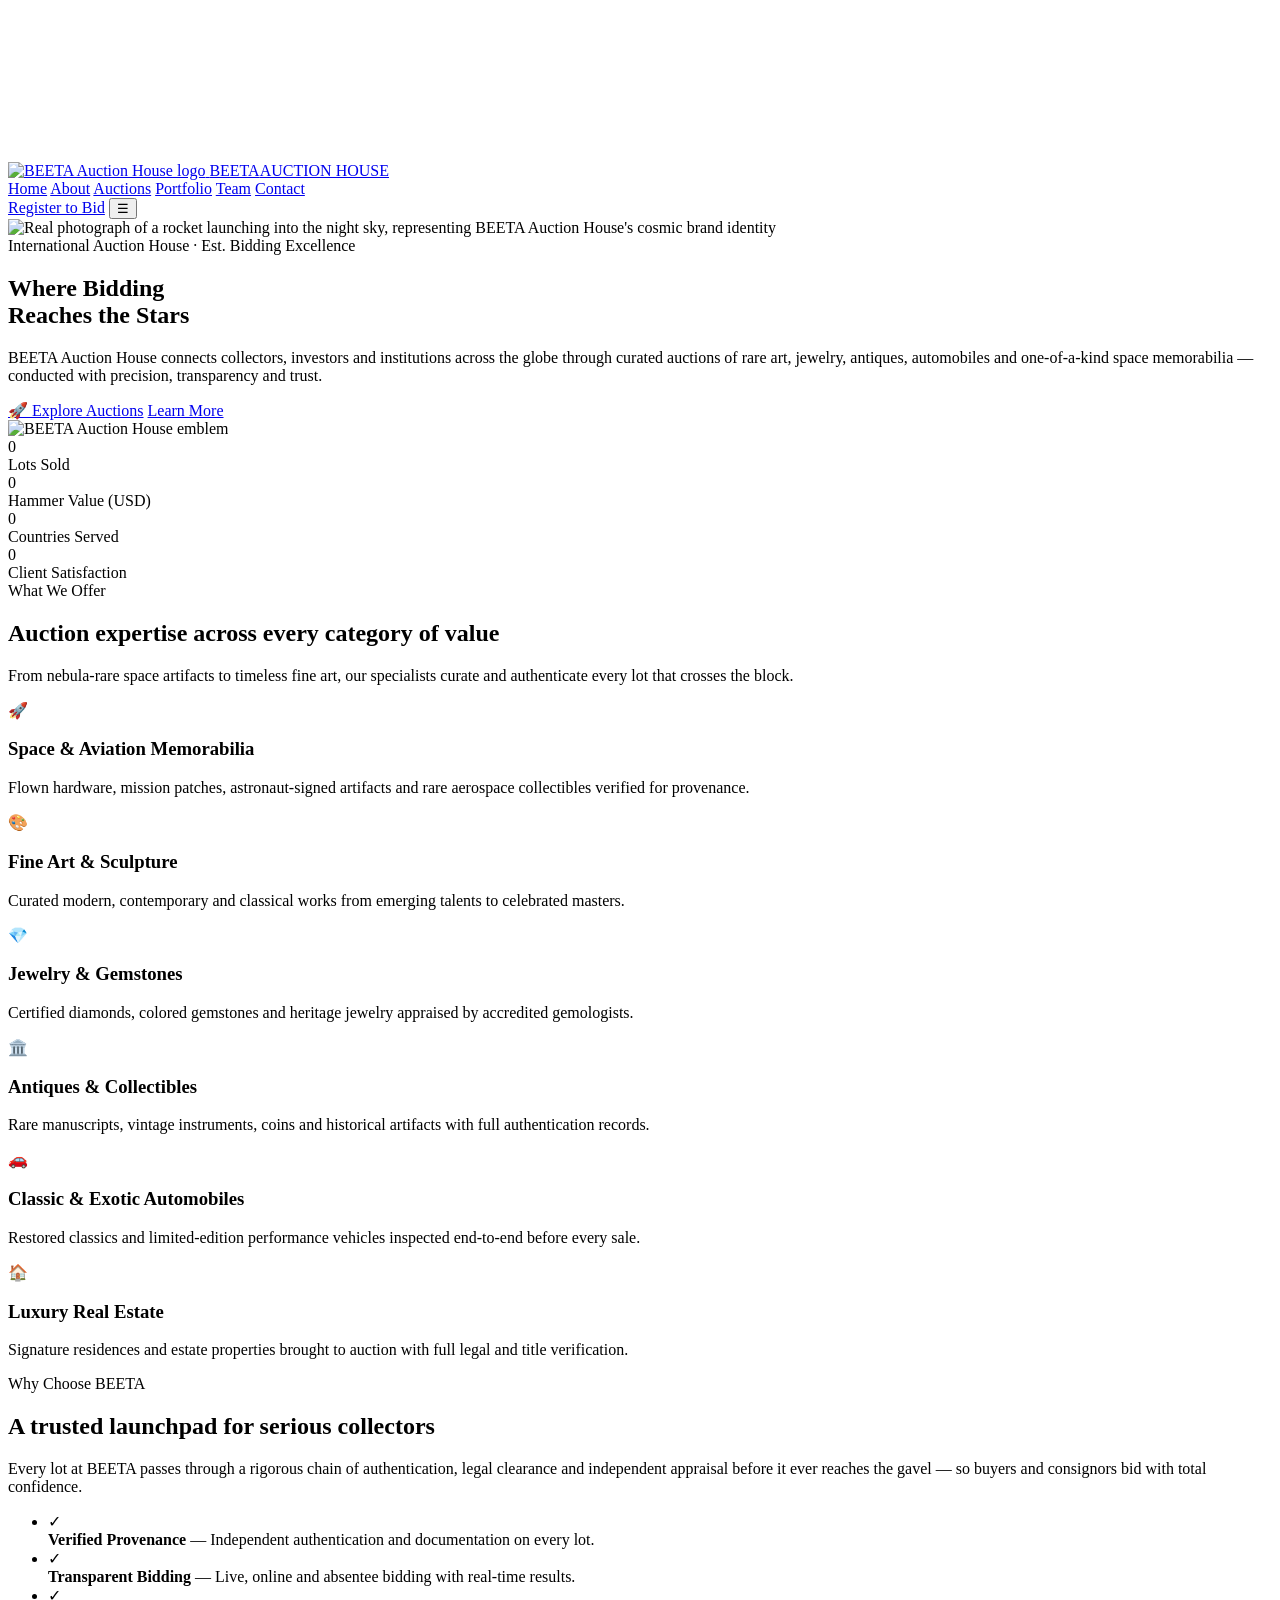
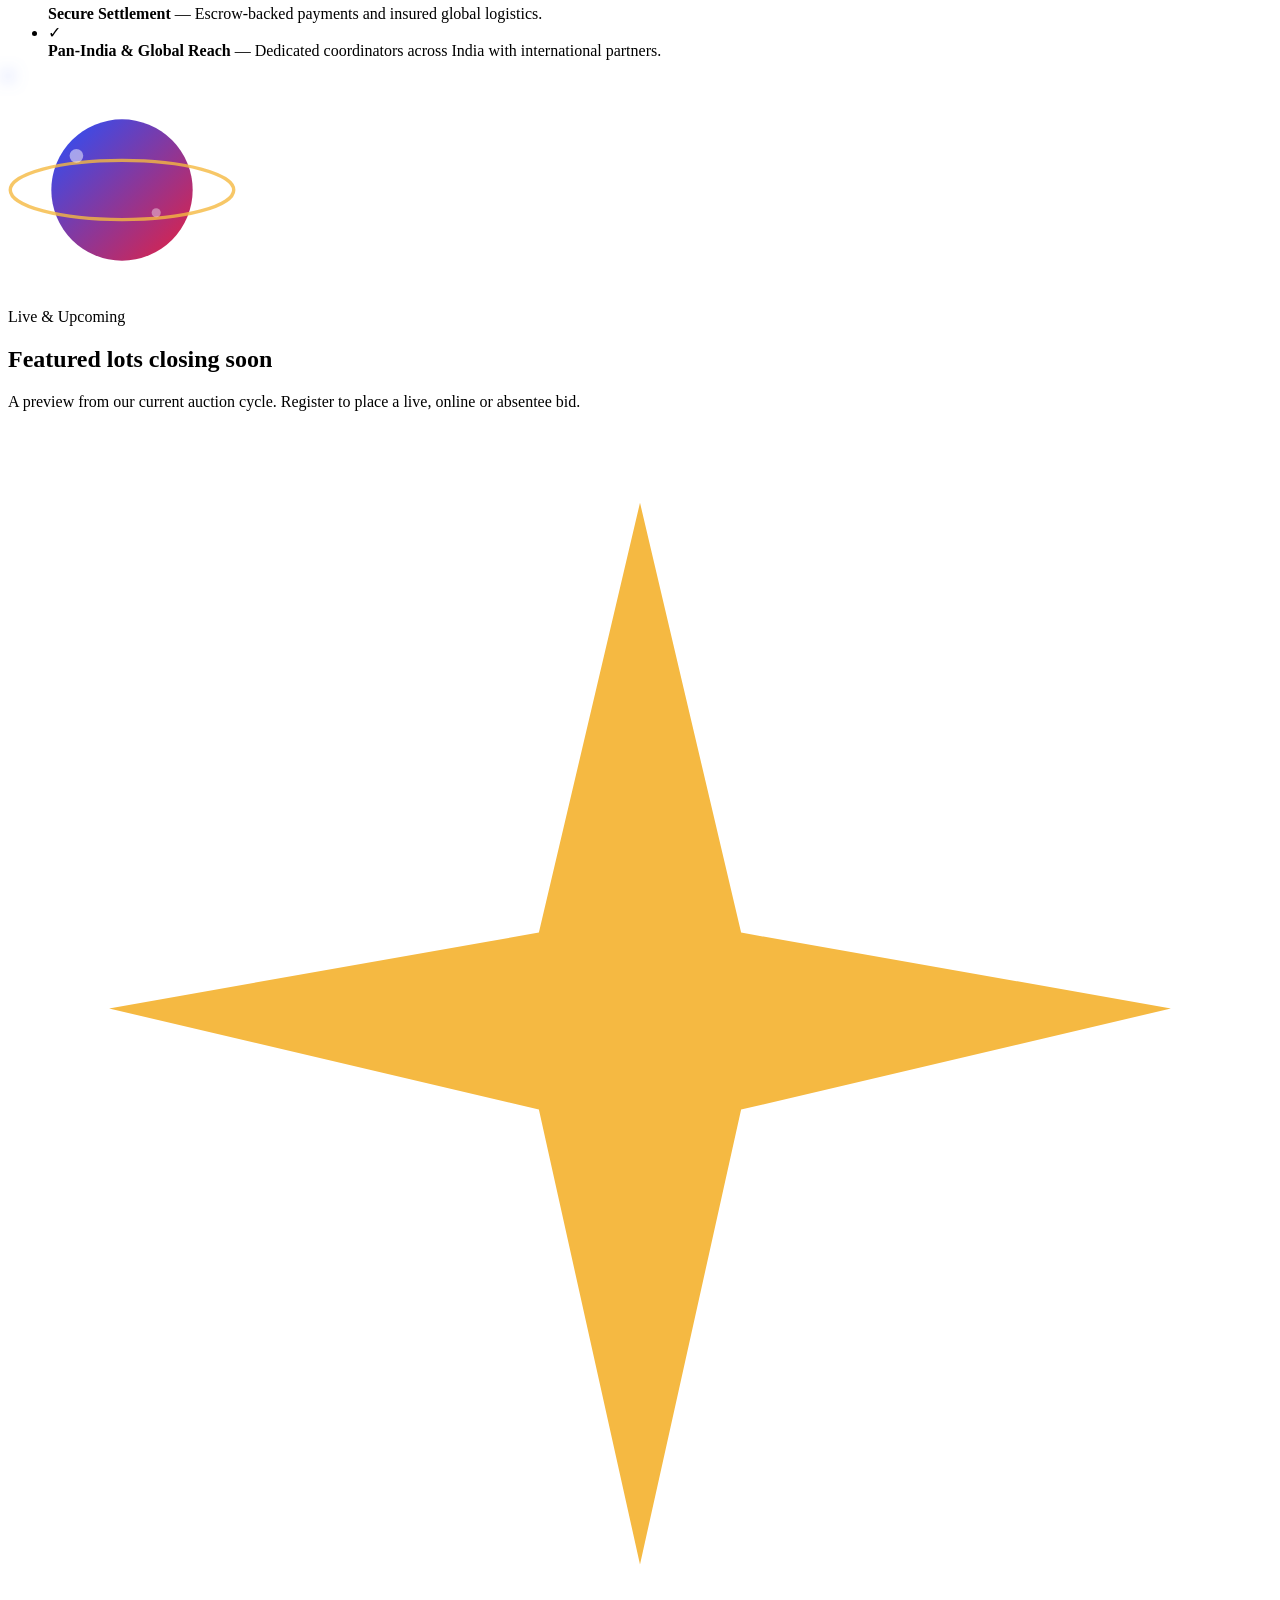
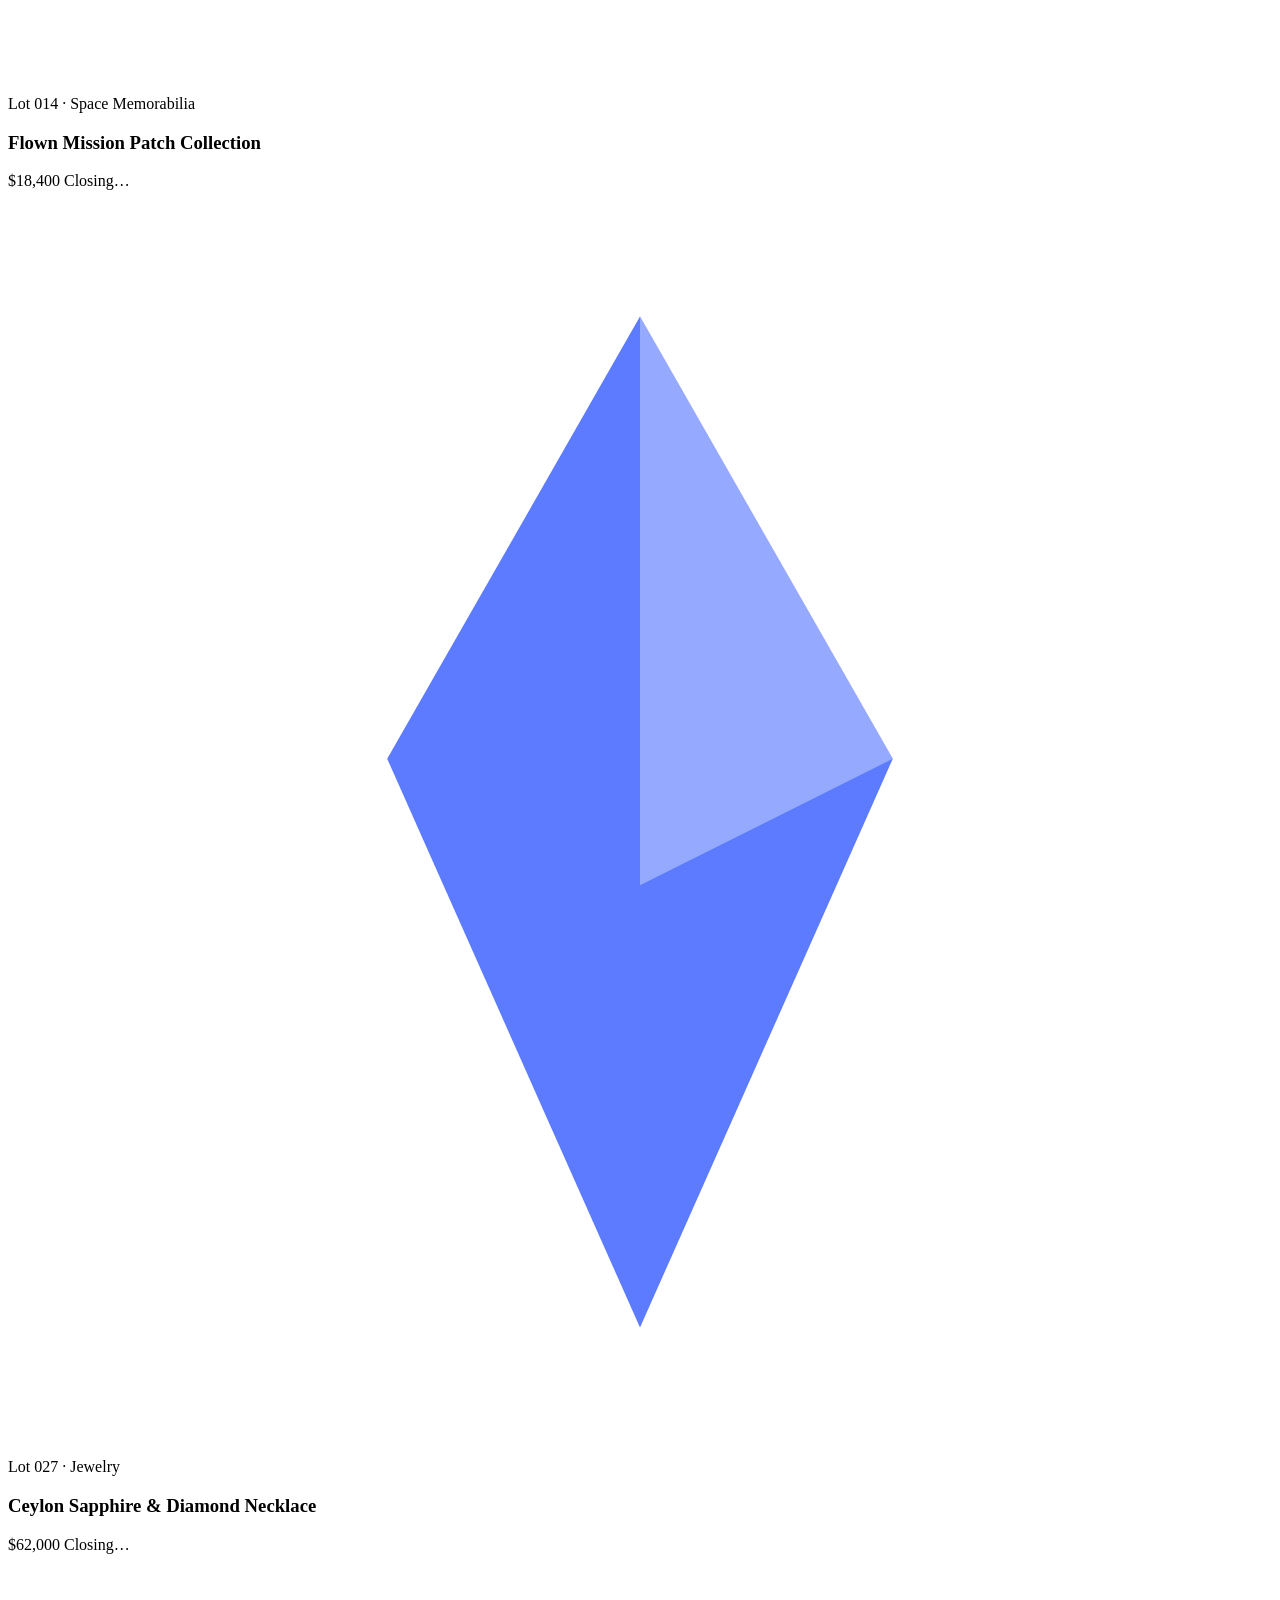
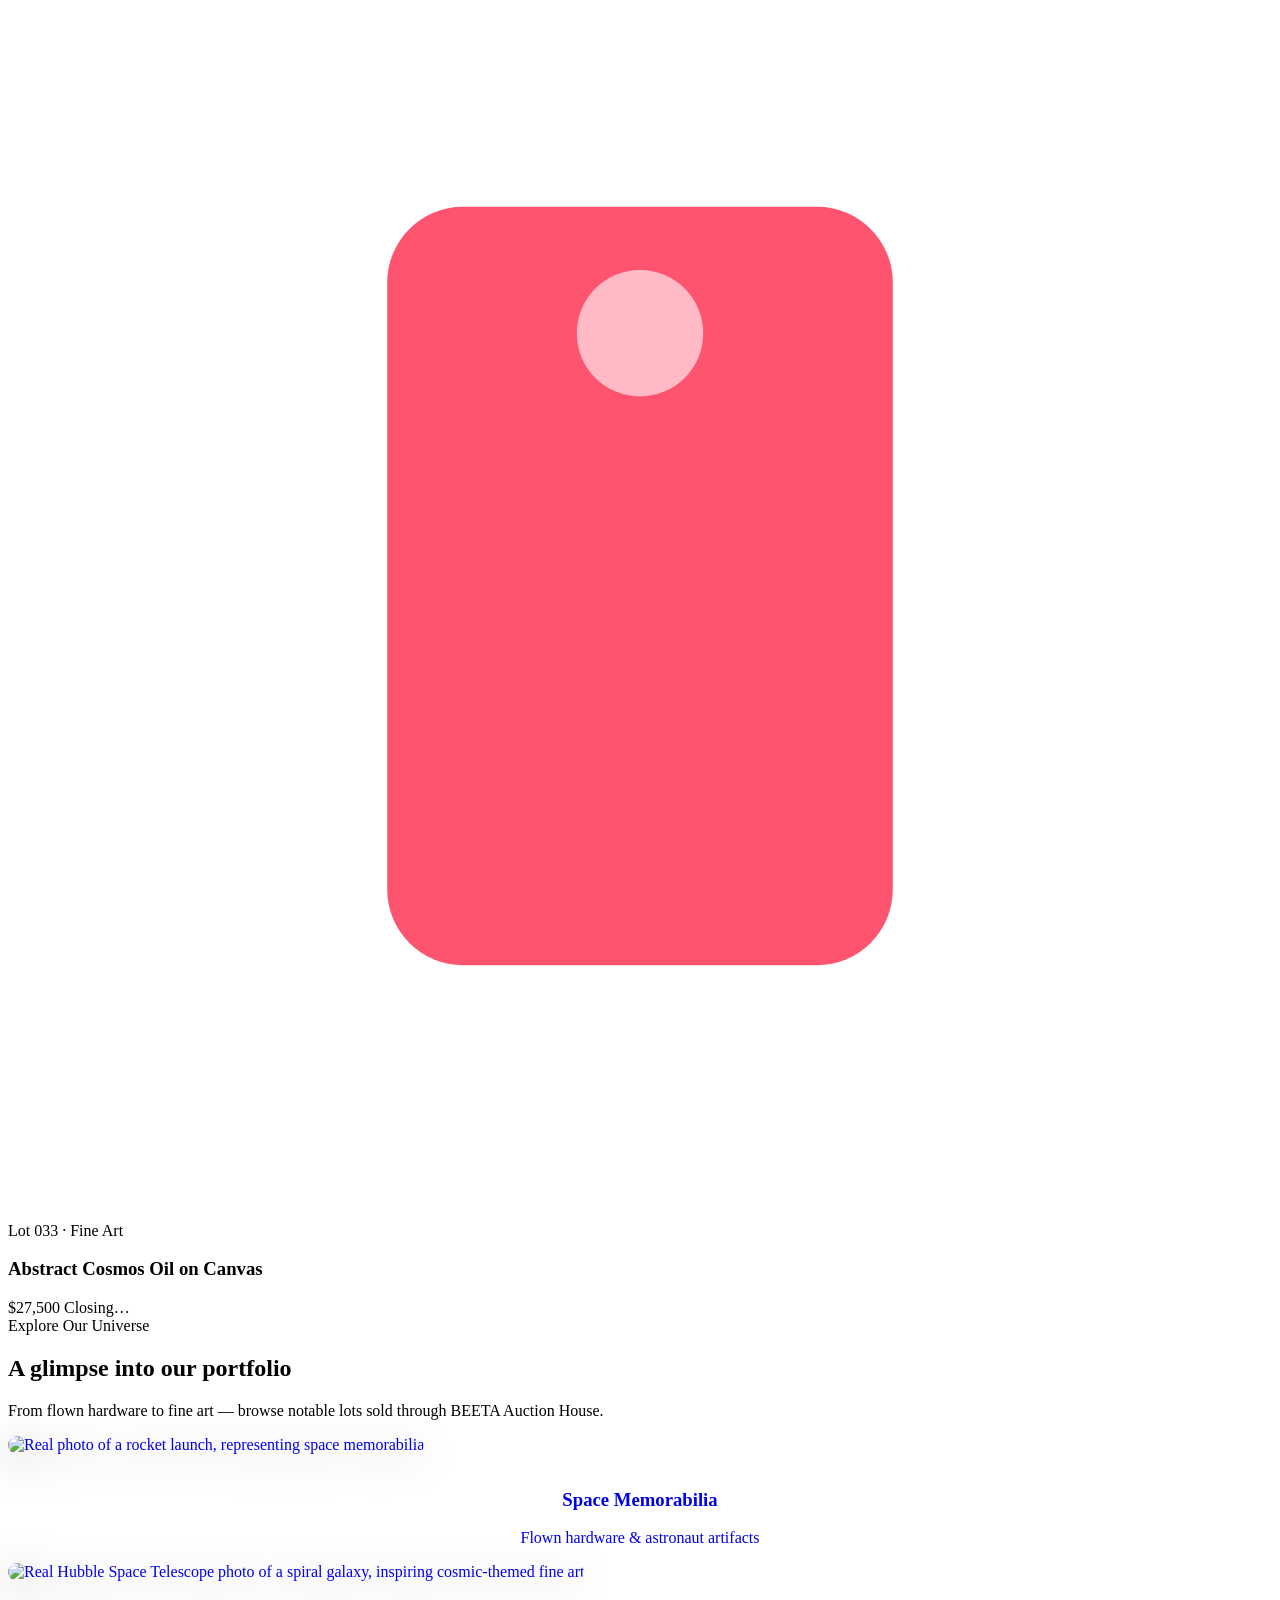
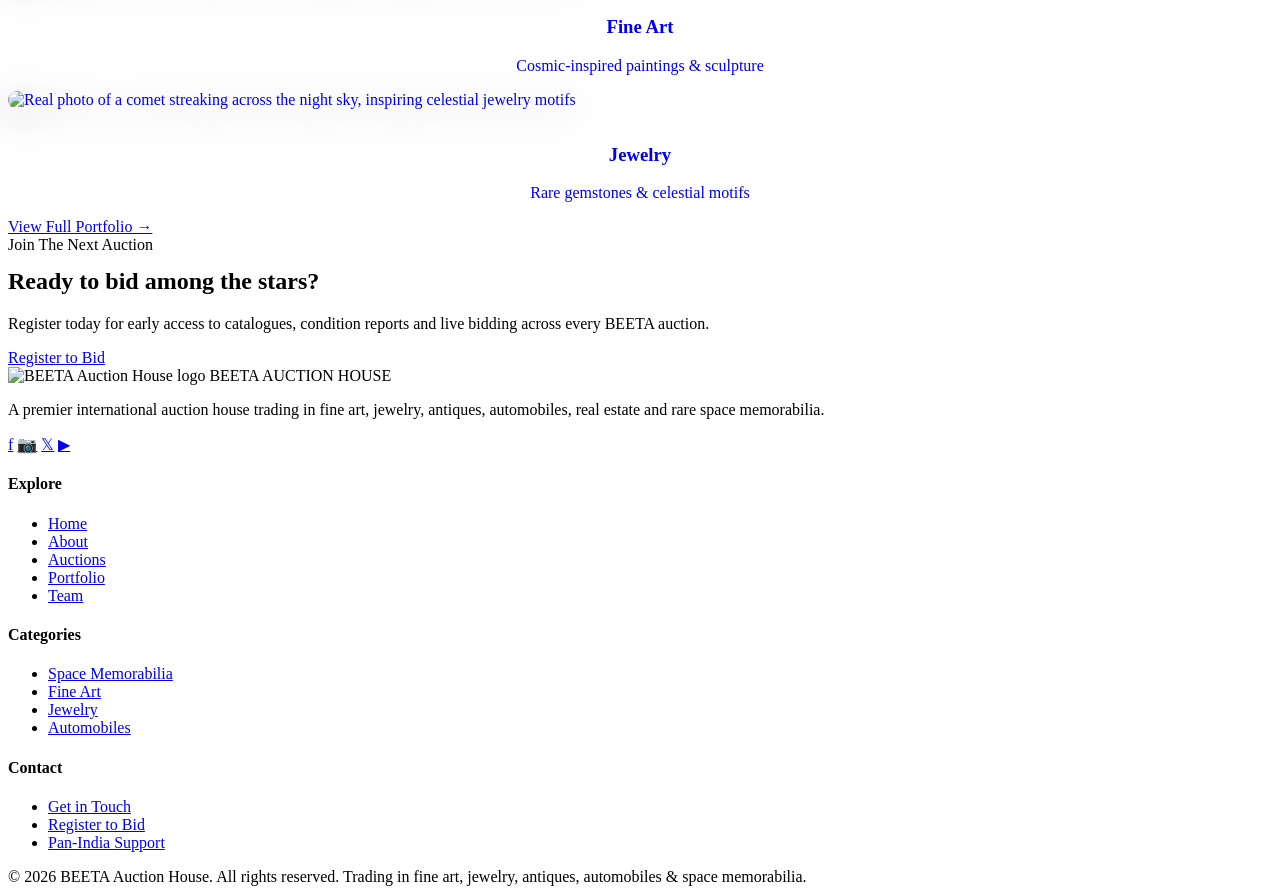
==== index.html @ 2ab186ee "Add files via upload" ====
<!DOCTYPE html>
<html lang="en">
<head>
<meta charset="UTF-8">
<meta name="viewport" content="width=device-width, initial-scale=1.0">
<title>BEETA Auction House — Where Bidding Reaches the Stars</title>
<meta name="description" content="BEETA Auction House is a premier international auction house for rare collectibles, fine art, jewelry, automobiles and space memorabilia.">
<link rel="icon" href="images/logo.jpeg">
<link rel="preconnect" href="https://fonts.googleapis.com">
<link href="https://fonts.googleapis.com/css2?family=Orbitron:wght@600;700;800;900&family=Sora:wght@400;500;600;700&family=JetBrains+Mono:wght@400;500;700&display=swap" rel="stylesheet">
<link rel="stylesheet" href="css/style.css">
</head>
<body>

<canvas id="starfield"></canvas>
<div class="grain"></div>

<header class="site-nav">
  <div class="nav-row">
    <a href="index.html" class="brand">
      <img src="images/logo.jpeg" alt="BEETA Auction House logo">
      <span class="name">BEETA<span>AUCTION HOUSE</span></span>
    </a>
    <nav class="main-links">
      <a href="index.html">Home</a>
      <a href="about.html">About</a>
      <a href="services.html">Auctions</a>
      <a href="portfolio.html">Portfolio</a>
      <a href="team.html">Team</a>
      <a href="contact.html">Contact</a>
    </nav>
    <div class="nav-cta">
      <a href="contact.html" class="btn btn-primary">Register to Bid</a>
      <button class="burger" aria-label="Toggle menu">☰</button>
    </div>
  </div>
</header>

<section class="hero">
  <div class="hero-bg"><img src="https://commons.wikimedia.org/wiki/Special:FilePath/Falcon_9_Starlink_6-38_Launch_%288215014%29.jpg?width=1600" alt="Real photograph of a rocket launching into the night sky, representing BEETA Auction House's cosmic brand identity"></div>
  <div class="wrap hero-grid">
    <div>
      <span class="eyebrow">International Auction House · Est. Bidding Excellence</span>
      <h1>Where Bidding<br>Reaches the <span class="grad-text">Stars</span></h1>
      <p class="lead">BEETA Auction House connects collectors, investors and institutions across the globe through curated auctions of rare art, jewelry, antiques, automobiles and one-of-a-kind space memorabilia — conducted with precision, transparency and trust.</p>
      <div class="hero-actions">
        <a href="services.html" class="btn btn-primary">🚀 Explore Auctions</a>
        <a href="about.html" class="btn btn-ghost">Learn More</a>
      </div>
    </div>
    <div class="orbit-figure">
      <div class="orbit-ring r1"><span class="orbit-dot"></span></div>
      <div class="orbit-ring r2"></div>
      <div class="orbit-ring r3"></div>
      <div class="orbit-core"><img src="images/logo.jpeg" alt="BEETA Auction House emblem"></div>
    </div>
  </div>

  <div class="wrap">
    <div class="stats">
      <div class="stat">
        <div class="num" data-count="18400" data-suffix="+">0</div>
        <div class="label">Lots Sold</div>
      </div>
      <div class="stat">
        <div class="num" data-count="240" data-suffix="M+">0</div>
        <div class="label">Hammer Value (USD)</div>
      </div>
      <div class="stat">
        <div class="num" data-count="46" data-suffix="+">0</div>
        <div class="label">Countries Served</div>
      </div>
      <div class="stat">
        <div class="num" data-count="99" data-suffix="%">0</div>
        <div class="label">Client Satisfaction</div>
      </div>
    </div>
  </div>
</section>

<section>
  <div class="wrap">
    <div class="section-head">
      <span class="eyebrow">What We Offer</span>
      <h2>Auction expertise across every category of value</h2>
      <p>From nebula-rare space artifacts to timeless fine art, our specialists curate and authenticate every lot that crosses the block.</p>
    </div>
    <div class="cards">
      <div class="card">
        <div class="icon">🚀</div>
        <h3>Space &amp; Aviation Memorabilia</h3>
        <p>Flown hardware, mission patches, astronaut-signed artifacts and rare aerospace collectibles verified for provenance.</p>
      </div>
      <div class="card">
        <div class="icon">🎨</div>
        <h3>Fine Art &amp; Sculpture</h3>
        <p>Curated modern, contemporary and classical works from emerging talents to celebrated masters.</p>
      </div>
      <div class="card">
        <div class="icon">💎</div>
        <h3>Jewelry &amp; Gemstones</h3>
        <p>Certified diamonds, colored gemstones and heritage jewelry appraised by accredited gemologists.</p>
      </div>
      <div class="card">
        <div class="icon">🏛️</div>
        <h3>Antiques &amp; Collectibles</h3>
        <p>Rare manuscripts, vintage instruments, coins and historical artifacts with full authentication records.</p>
      </div>
      <div class="card">
        <div class="icon">🚗</div>
        <h3>Classic &amp; Exotic Automobiles</h3>
        <p>Restored classics and limited-edition performance vehicles inspected end-to-end before every sale.</p>
      </div>
      <div class="card">
        <div class="icon">🏠</div>
        <h3>Luxury Real Estate</h3>
        <p>Signature residences and estate properties brought to auction with full legal and title verification.</p>
      </div>
    </div>
  </div>
</section>

<section class="section-alt">
  <div class="wrap split">
    <div>
      <span class="eyebrow">Why Choose BEETA</span>
      <h2>A trusted launchpad for serious collectors</h2>
      <p style="margin-top:16px;">Every lot at BEETA passes through a rigorous chain of authentication, legal clearance and independent appraisal before it ever reaches the gavel — so buyers and consignors bid with total confidence.</p>
      <ul class="feature-list mt-lg">
        <li><span class="tick">✓</span><div><b>Verified Provenance</b> — Independent authentication and documentation on every lot.</div></li>
        <li><span class="tick">✓</span><div><b>Transparent Bidding</b> — Live, online and absentee bidding with real-time results.</div></li>
        <li><span class="tick">✓</span><div><b>Secure Settlement</b> — Escrow-backed payments and insured global logistics.</div></li>
        <li><span class="tick">✓</span><div><b>Pan-India &amp; Global Reach</b> — Dedicated coordinators across India with international partners.</div></li>
      </ul>
    </div>
    <div class="orbit-figure" style="max-width:380px;">
      <div class="orbit-ring r1"></div>
      <div class="orbit-ring r2"><span class="orbit-dot" style="background:var(--blue-soft); box-shadow:0 0 16px 3px rgba(92,123,255,.7);"></span></div>
      <div class="orbit-ring r3"></div>
      <div class="orbit-core">
        <svg viewBox="0 0 200 200" width="60%" height="60%">
          <defs>
            <linearGradient id="gPlanet" x1="0" y1="0" x2="1" y2="1">
              <stop offset="0" stop-color="#2451ff"/>
              <stop offset="1" stop-color="#e6203f"/>
            </linearGradient>
          </defs>
          <circle cx="100" cy="100" r="62" fill="url(#gPlanet)"/>
          <ellipse cx="100" cy="100" rx="98" ry="26" fill="none" stroke="#f5b942" stroke-width="3" opacity="0.8"/>
          <circle cx="60" cy="70" r="6" fill="#ffffff" opacity="0.5"/>
          <circle cx="130" cy="120" r="4" fill="#ffffff" opacity="0.4"/>
        </svg>
      </div>
    </div>
  </div>
</section>

<section>
  <div class="wrap">
    <div class="section-head">
      <span class="eyebrow">Live &amp; Upcoming</span>
      <h2>Featured lots closing soon</h2>
      <p>A preview from our current auction cycle. Register to place a live, online or absentee bid.</p>
    </div>
    <div class="lots">
      <div class="lot-card">
        <div class="lot-visual">
          <svg viewBox="0 0 100 100"><path d="M50 6 L58 40 L92 46 L58 54 L50 90 L42 54 L8 46 L42 40 Z" fill="#f5b942"/></svg>
        </div>
        <div class="lot-body">
          <span class="lot-tag">Lot 014 · Space Memorabilia</span>
          <h3>Flown Mission Patch Collection</h3>
          <div class="lot-meta">
            <span class="lot-price">$18,400</span>
            <span class="lot-timer" data-ends>Closing…</span>
          </div>
        </div>
      </div>
      <div class="lot-card">
        <div class="lot-visual">
          <svg viewBox="0 0 100 100"><polygon points="50,10 70,45 50,90 30,45" fill="#5c7bff"/><polygon points="50,10 70,45 50,55 " fill="#ffffff" opacity="0.35"/></svg>
        </div>
        <div class="lot-body">
          <span class="lot-tag">Lot 027 · Jewelry</span>
          <h3>Ceylon Sapphire &amp; Diamond Necklace</h3>
          <div class="lot-meta">
            <span class="lot-price">$62,000</span>
            <span class="lot-timer" data-ends>Closing…</span>
          </div>
        </div>
      </div>
      <div class="lot-card">
        <div class="lot-visual">
          <svg viewBox="0 0 100 100"><rect x="30" y="20" width="40" height="60" rx="6" fill="#ff5470"/><circle cx="50" cy="30" r="5" fill="#fff" opacity="0.6"/></svg>
        </div>
        <div class="lot-body">
          <span class="lot-tag">Lot 033 · Fine Art</span>
          <h3>Abstract Cosmos Oil on Canvas</h3>
          <div class="lot-meta">
            <span class="lot-price">$27,500</span>
            <span class="lot-timer" data-ends>Closing…</span>
          </div>
        </div>
      </div>
    </div>
  </div>
</section>

<section class="section-alt">
  <div class="wrap">
    <div class="section-head">
      <span class="eyebrow">Explore Our Universe</span>
      <h2>A glimpse into our portfolio</h2>
      <p>From flown hardware to fine art — browse notable lots sold through BEETA Auction House.</p>
    </div>
    <div class="cards">
      <a href="portfolio.html" class="card" style="text-align:center; text-decoration:none;">
        <img src="https://commons.wikimedia.org/wiki/Special:FilePath/Falcon_9_Starlink_6-38_Launch_%288215014%29.jpg?width=500" alt="Real photo of a rocket launch, representing space memorabilia" style="height:130px; width:100%; object-fit:cover; border-radius:12px; margin:0 auto 16px; filter:drop-shadow(0 8px 20px rgba(0,0,0,.35));">
        <h3>Space Memorabilia</h3>
        <p>Flown hardware &amp; astronaut artifacts</p>
      </a>
      <a href="portfolio.html" class="card" style="text-align:center; text-decoration:none;">
        <img src="https://commons.wikimedia.org/wiki/Special:FilePath/Messier_77_spiral_galaxy_by_HST.jpg?width=500" alt="Real Hubble Space Telescope photo of a spiral galaxy, inspiring cosmic-themed fine art" style="height:130px; width:100%; object-fit:cover; border-radius:12px; margin:0 auto 16px; filter:drop-shadow(0 8px 20px rgba(0,0,0,.35));">
        <h3>Fine Art</h3>
        <p>Cosmic-inspired paintings &amp; sculpture</p>
      </a>
      <a href="portfolio.html" class="card" style="text-align:center; text-decoration:none;">
        <img src="https://commons.wikimedia.org/wiki/Special:FilePath/Neowise_Comet_Wisconsin.jpg?width=500" alt="Real photo of a comet streaking across the night sky, inspiring celestial jewelry motifs" style="height:130px; width:100%; object-fit:cover; border-radius:12px; margin:0 auto 16px; filter:drop-shadow(0 8px 20px rgba(0,0,0,.35));">
        <h3>Jewelry</h3>
        <p>Rare gemstones &amp; celestial motifs</p>
      </a>
    </div>
    <div class="text-center mt-lg">
      <a href="portfolio.html" class="btn btn-ghost">View Full Portfolio →</a>
    </div>
  </div>
</section>

<section>
  <div class="wrap">
    <div class="cta-band">
      <div>
        <span class="eyebrow">Join The Next Auction</span>
        <h2 style="margin-top:14px;">Ready to bid among the stars?</h2>
        <p style="margin-top:14px;">Register today for early access to catalogues, condition reports and live bidding across every BEETA auction.</p>
      </div>
      <a href="contact.html" class="btn btn-primary">Register to Bid</a>
    </div>
  </div>
</section>

<footer>
  <div class="wrap">
    <div class="footer-grid">
      <div class="footer">
        <div class="footer-brand">
          <img src="images/logo.jpeg" alt="BEETA Auction House logo">
          <span>BEETA AUCTION HOUSE</span>
        </div>
        <p class="blurb">A premier international auction house trading in fine art, jewelry, antiques, automobiles, real estate and rare space memorabilia.</p>
        <div class="socials">
          <a href="#" aria-label="Facebook">f</a>
          <a href="#" aria-label="Instagram">📷</a>
          <a href="#" aria-label="X (Twitter)">𝕏</a>
          <a href="#" aria-label="YouTube">▶</a>
        </div>
      </div>
      <div class="footer">
        <h4>Explore</h4>
        <ul>
          <li><a href="index.html">Home</a></li>
          <li><a href="about.html">About</a></li>
          <li><a href="services.html">Auctions</a></li>
          <li><a href="portfolio.html">Portfolio</a></li>
          <li><a href="team.html">Team</a></li>
        </ul>
      </div>
      <div class="footer">
        <h4>Categories</h4>
        <ul>
          <li><a href="services.html">Space Memorabilia</a></li>
          <li><a href="services.html">Fine Art</a></li>
          <li><a href="services.html">Jewelry</a></li>
          <li><a href="services.html">Automobiles</a></li>
        </ul>
      </div>
      <div class="footer">
        <h4>Contact</h4>
        <ul>
          <li><a href="contact.html">Get in Touch</a></li>
          <li><a href="contact.html">Register to Bid</a></li>
          <li><a href="contact.html">Pan-India Support</a></li>
        </ul>
      </div>
    </div>
    <div class="footer-bottom">
      <span>© 2026 BEETA Auction House. All rights reserved.</span>
      <span>Trading in fine art, jewelry, antiques, automobiles &amp; space memorabilia.</span>
    </div>
  </div>
</footer>

<script src="js/script.js"></script>
</body>
</html>
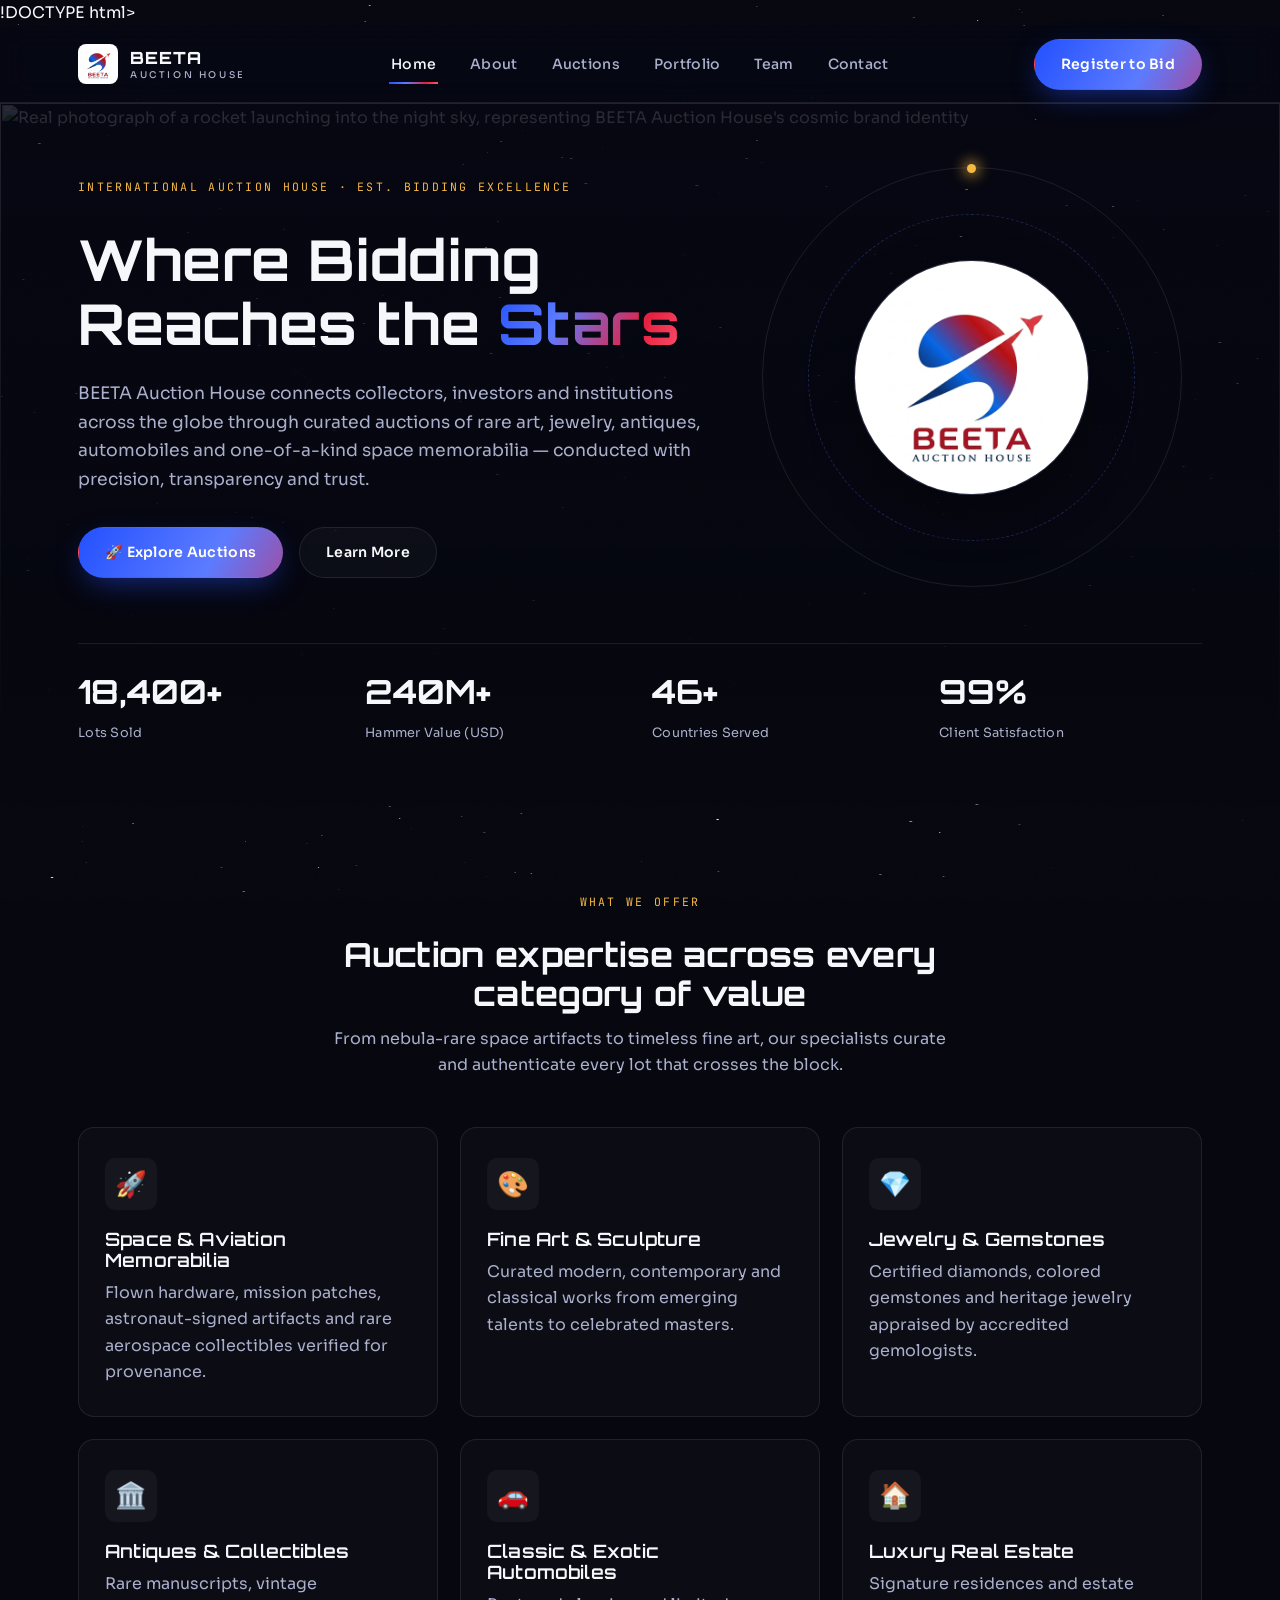
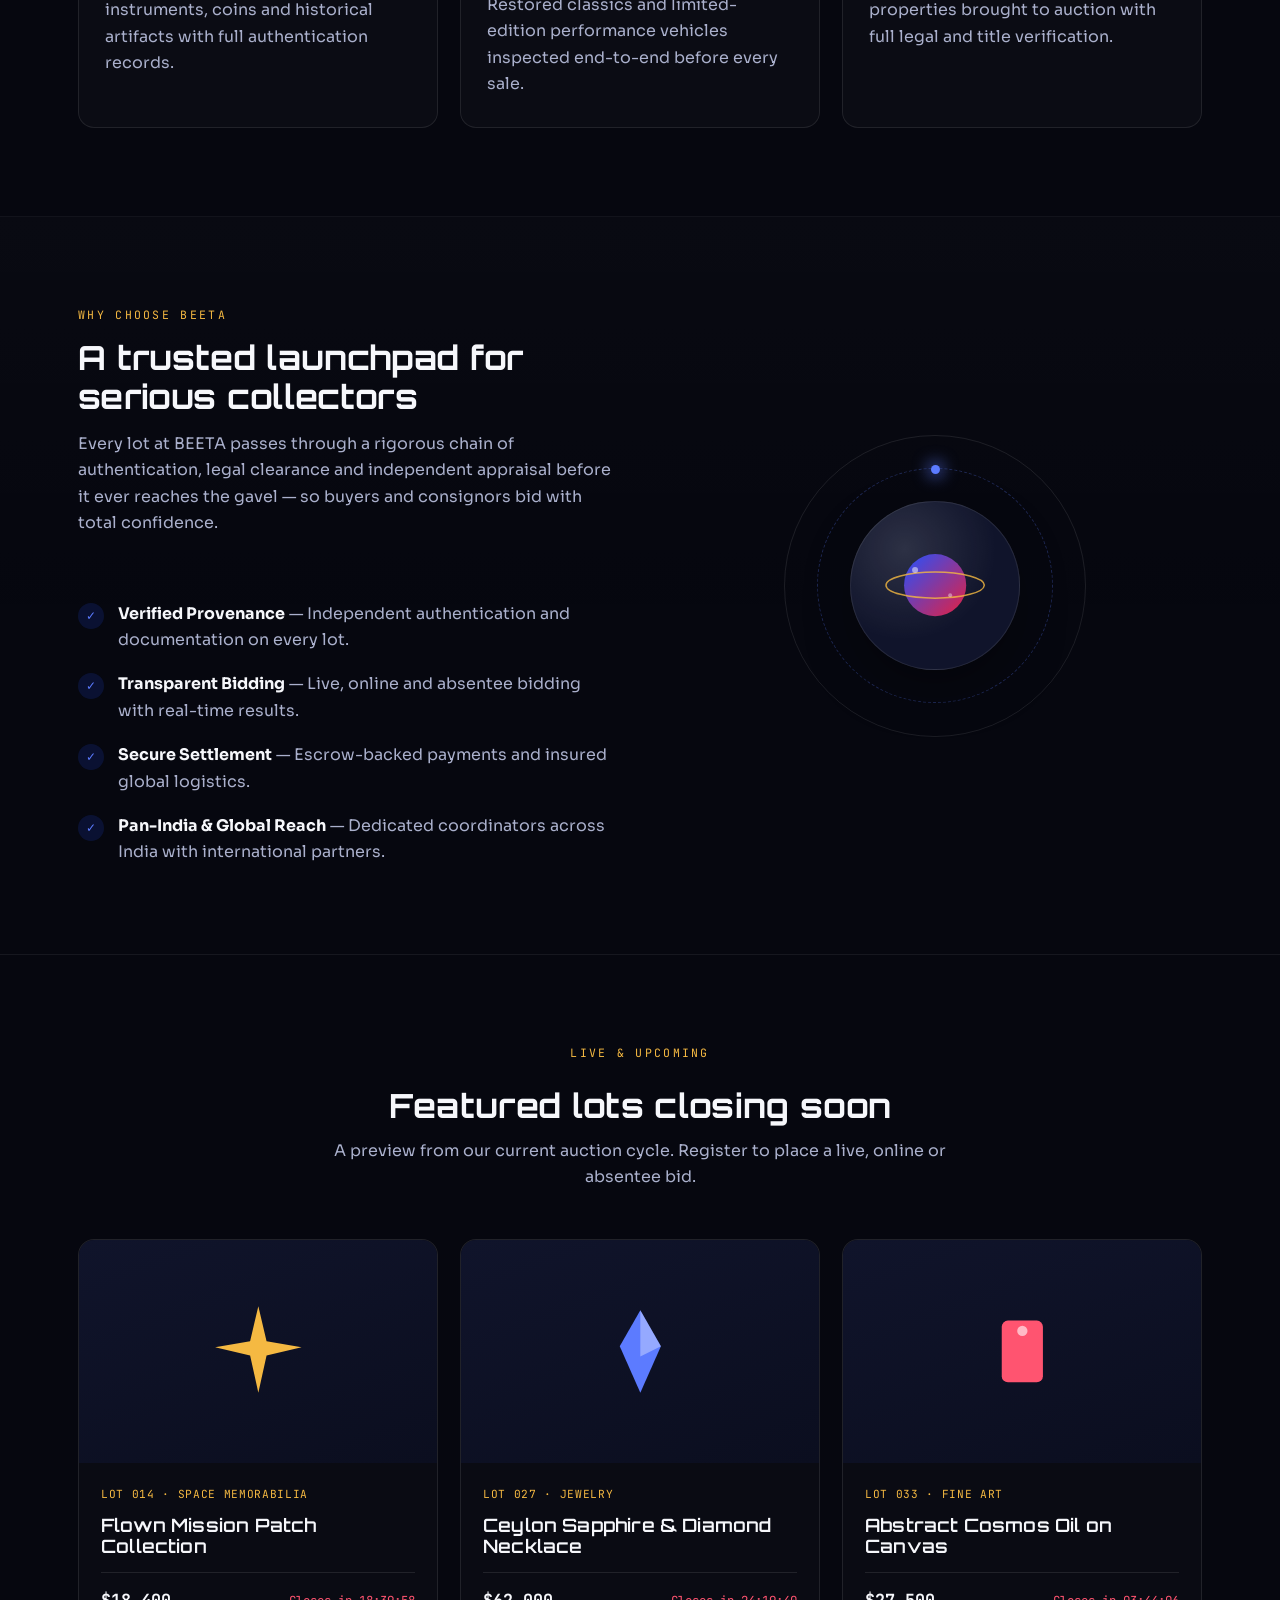
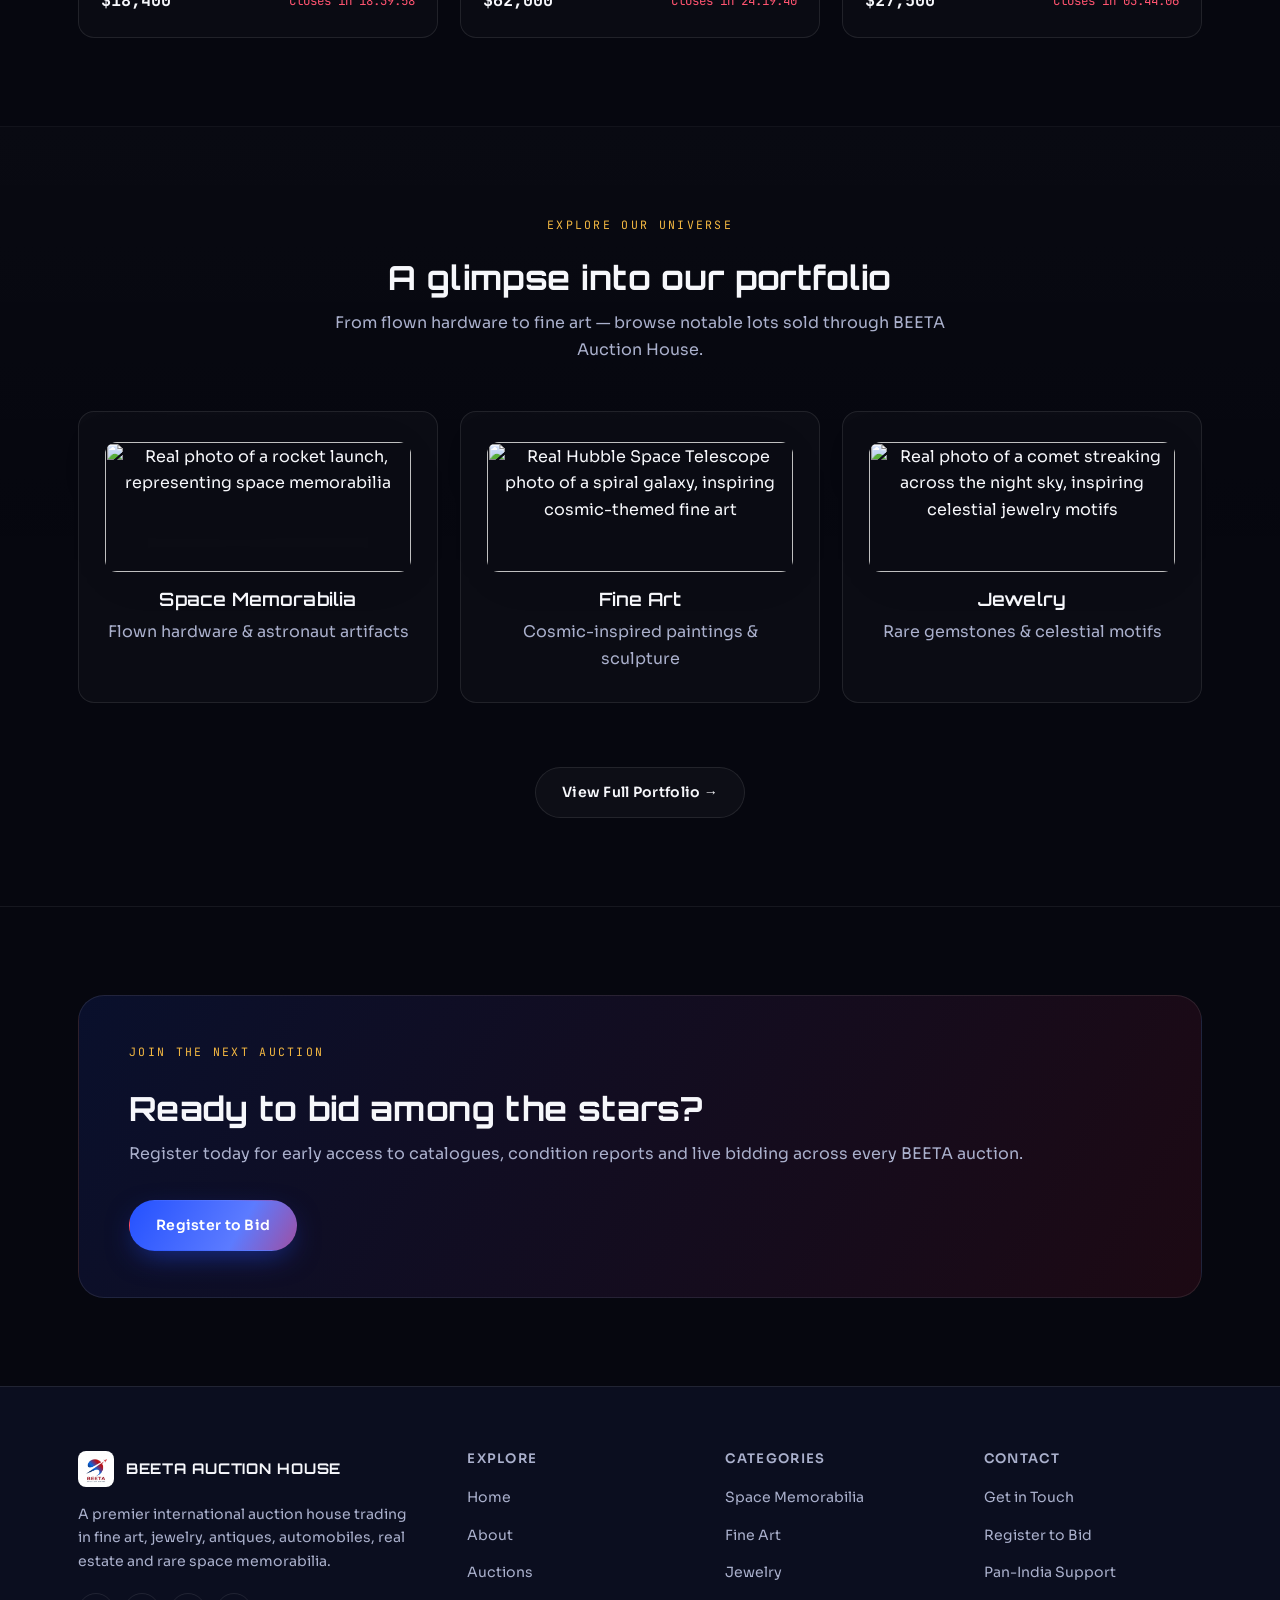
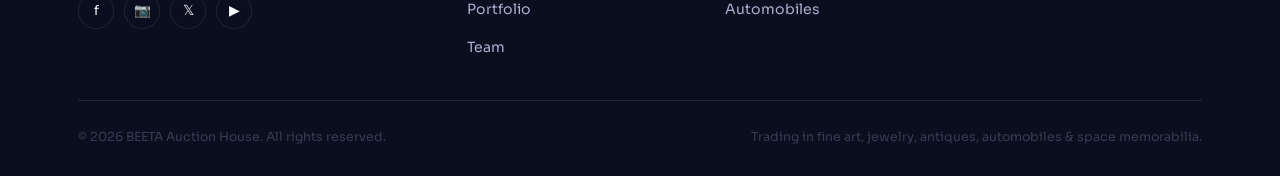
==== commit 15460953: "Update index.html" ====
--- a/index.html
+++ b/index.html
@@ -1,4 +1,4 @@
-<!DOCTYPE html>
+!DOCTYPE html>
 <html lang="en">
 <head>
 <meta charset="UTF-8">
@@ -302,4 +302,4 @@
 
 <script src="js/script.js"></script>
 </body>
-</html>
+</html
--- a/css/style.css
+++ b/css/style.css
@@ -0,0 +1,869 @@
+/* =========================================================
+   BEETA AUCTION HOUSE — stylesheet
+   Palette: deep space navy + blue/red brand gradient + gold accent
+   Display: Orbitron · Body: Sora · Data/mono: JetBrains Mono
+   ========================================================= */
+
+:root{
+  --ink:        #06070f;
+  --ink-2:      #0b0e1f;
+  --ink-3:      #10142b;
+  --line:       rgba(246,247,251,0.09);
+  --line-soft:  rgba(246,247,251,0.05);
+
+  --paper:      #f6f7fb;
+  --muted:      #aab0cc;
+  --muted-2:    #7278946e;
+
+  --blue:       #2451ff;
+  --blue-soft:  #5c7bff;
+  --red:        #e6203f;
+  --red-soft:   #ff5470;
+  --gold:       #f5b942;
+
+  --grad-brand: linear-gradient(120deg, var(--blue) 0%, var(--blue-soft) 35%, var(--red) 75%, var(--red-soft) 100%);
+
+  --font-display: 'Orbitron', sans-serif;
+  --font-body:    'Sora', sans-serif;
+  --font-mono:    'JetBrains Mono', monospace;
+
+  --container: 1180px;
+  --radius-sm: 10px;
+  --radius-md: 16px;
+  --radius-lg: 26px;
+
+  --shadow-1: 0 20px 60px -20px rgba(0,0,0,.55);
+  --shadow-2: 0 10px 30px -12px rgba(0,0,0,.5);
+}
+
+/* ---------- Reset ---------- */
+*, *::before, *::after{ box-sizing: border-box; }
+html{ scroll-behavior: smooth; }
+body{
+  margin: 0;
+  background: var(--ink);
+  color: var(--paper);
+  font-family: var(--font-body);
+  font-size: 16px;
+  line-height: 1.65;
+  -webkit-font-smoothing: antialiased;
+  overflow-x: hidden;
+}
+img{ max-width: 100%; display: block; }
+a{ color: inherit; text-decoration: none; }
+ul{ list-style: none; margin: 0; padding: 0; }
+button{ font-family: inherit; cursor: pointer; }
+h1, h2, h3, h4{
+  font-family: var(--font-display);
+  font-weight: 700;
+  line-height: 1.15;
+  margin: 0;
+  letter-spacing: .01em;
+}
+h2{ font-size: clamp(1.7rem, 2.6vw, 2.5rem); }
+h3{ font-size: 1.15rem; font-weight: 600; }
+p{ margin: 0; color: var(--muted); }
+
+:focus-visible{
+  outline: 2px solid var(--gold);
+  outline-offset: 3px;
+  border-radius: 4px;
+}
+
+@media (prefers-reduced-motion: reduce){
+  html{ scroll-behavior: auto; }
+  *, *::before, *::after{
+    animation-duration: .001ms !important;
+    animation-iteration-count: 1 !important;
+    transition-duration: .001ms !important;
+    scroll-behavior: auto !important;
+  }
+}
+
+/* ---------- Background layers ---------- */
+#starfield{
+  position: fixed;
+  inset: 0;
+  width: 100%;
+  height: 100%;
+  z-index: 0;
+  pointer-events: none;
+}
+.grain{
+  position: fixed;
+  inset: 0;
+  z-index: 1;
+  pointer-events: none;
+  opacity: .035;
+  mix-blend-mode: overlay;
+  background-image: url("data:image/svg+xml,%3Csvg xmlns='http://www.w3.org/2000/svg' width='120' height='120'%3E%3Cfilter id='n'%3E%3CfeTurbulence type='fractalNoise' baseFrequency='0.9' numOctaves='2' stitchTiles='stitch'/%3E%3C/filter%3E%3Crect width='100%25' height='100%25' filter='url(%23n)'/%3E%3C/svg%3E");
+}
+.shooting-star{
+  position: fixed;
+  z-index: 1;
+  width: 3px;
+  height: 3px;
+  border-radius: 50%;
+  background: #fff;
+  pointer-events: none;
+}
+
+header, section, footer{ position: relative; z-index: 2; }
+
+.wrap{
+  max-width: var(--container);
+  margin: 0 auto;
+  padding: 0 28px;
+}
+
+section{ padding: 88px 0; }
+.section-alt{ background: linear-gradient(180deg, rgba(255,255,255,.015), rgba(255,255,255,0) 60%); border-top: 1px solid var(--line-soft); border-bottom: 1px solid var(--line-soft); }
+
+.mt-lg{ margin-top: 64px; }
+.text-center{ text-align: center; }
+
+/* ---------- Nav ---------- */
+.site-nav{
+  position: sticky;
+  top: 0;
+  z-index: 40;
+  backdrop-filter: blur(14px);
+  background: rgba(6,7,20,0.72);
+  border-bottom: 1px solid var(--line);
+}
+.nav-row{
+  max-width: var(--container);
+  margin: 0 auto;
+  padding: 0 28px;
+  height: 76px;
+  display: flex;
+  align-items: center;
+  justify-content: space-between;
+  gap: 24px;
+}
+.brand{
+  display: flex;
+  align-items: center;
+  gap: 12px;
+  flex-shrink: 0;
+}
+.brand img{
+  width: 40px;
+  height: 40px;
+  object-fit: contain;
+  border-radius: 8px;
+}
+.brand .name{
+  font-family: var(--font-display);
+  font-weight: 800;
+  font-size: 1.05rem;
+  letter-spacing: .06em;
+  color: var(--paper);
+  line-height: 1.1;
+  display: flex;
+  flex-direction: column;
+}
+.brand .name span{
+  font-family: var(--font-body);
+  font-weight: 500;
+  font-size: .58rem;
+  letter-spacing: .28em;
+  color: var(--muted);
+  margin-top: 2px;
+}
+.main-links{
+  display: flex;
+  align-items: center;
+  gap: 30px;
+  flex: 1;
+  justify-content: center;
+}
+.main-links a{
+  font-size: .88rem;
+  font-weight: 500;
+  color: var(--muted);
+  letter-spacing: .02em;
+  padding: 8px 2px;
+  position: relative;
+  transition: color .2s ease;
+  white-space: nowrap;
+}
+.main-links a::after{
+  content: '';
+  position: absolute;
+  left: 0; right: 0; bottom: 0;
+  height: 2px;
+  background: var(--grad-brand);
+  transform: scaleX(0);
+  transform-origin: left;
+  transition: transform .25s ease;
+}
+.main-links a:hover, .main-links a.active{ color: var(--paper); }
+.main-links a:hover::after, .main-links a.active::after{ transform: scaleX(1); }
+
+.nav-cta{
+  display: flex;
+  align-items: center;
+  gap: 14px;
+  flex-shrink: 0;
+}
+.burger{
+  display: none;
+  background: transparent;
+  border: 1px solid var(--line);
+  color: var(--paper);
+  width: 42px;
+  height: 42px;
+  border-radius: var(--radius-sm);
+  font-size: 1.1rem;
+}
+
+/* ---------- Buttons ---------- */
+.btn{
+  display: inline-flex;
+  align-items: center;
+  justify-content: center;
+  gap: 8px;
+  padding: 13px 26px;
+  border-radius: 999px;
+  font-size: .88rem;
+  font-weight: 600;
+  letter-spacing: .02em;
+  border: 1px solid transparent;
+  white-space: nowrap;
+  transition: transform .2s ease, box-shadow .2s ease, background .2s ease, border-color .2s ease;
+}
+.btn-primary{
+  background: var(--grad-brand);
+  background-size: 200% 100%;
+  background-position: 0% 0%;
+  color: #fff;
+  box-shadow: 0 10px 30px -8px rgba(36,81,255,.55);
+}
+.btn-primary:hover{
+  background-position: 100% 0%;
+  transform: translateY(-2px);
+  box-shadow: 0 16px 36px -8px rgba(230,32,63,.55);
+}
+.btn-ghost{
+  background: rgba(255,255,255,.03);
+  color: var(--paper);
+  border-color: var(--line);
+}
+.btn-ghost:hover{
+  border-color: var(--blue-soft);
+  background: rgba(92,123,255,.08);
+  transform: translateY(-2px);
+}
+
+/* ---------- Typography helpers ---------- */
+.eyebrow{
+  display: inline-block;
+  font-family: var(--font-mono);
+  font-size: .72rem;
+  letter-spacing: .2em;
+  text-transform: uppercase;
+  color: var(--gold);
+  margin-bottom: 14px;
+}
+.grad-text{
+  background: var(--grad-brand);
+  -webkit-background-clip: text;
+  background-clip: text;
+  color: transparent;
+}
+.lead{
+  font-size: 1.08rem;
+  color: var(--muted);
+  max-width: 56ch;
+}
+
+/* ---------- Hero ---------- */
+.hero{
+  position: relative;
+  padding-top: 64px;
+  padding-bottom: 60px;
+  overflow: hidden;
+}
+.hero-bg{
+  position: absolute;
+  inset: 0;
+  z-index: -1;
+}
+.hero-bg img{
+  width: 100%;
+  height: 100%;
+  object-fit: cover;
+  opacity: .32;
+  filter: saturate(1.1) contrast(1.05);
+}
+.hero-bg::after{
+  content: '';
+  position: absolute;
+  inset: 0;
+  background: linear-gradient(180deg, rgba(6,7,20,.55) 0%, var(--ink) 92%);
+}
+.hero-grid{
+  display: grid;
+  grid-template-columns: 1.15fr .85fr;
+  align-items: center;
+  gap: 40px;
+  padding-bottom: 56px;
+}
+.hero h1{
+  font-size: clamp(2.3rem, 4.4vw, 3.6rem);
+  margin: 18px 0 22px;
+}
+.hero-actions{
+  display: flex;
+  align-items: center;
+  gap: 16px;
+  margin-top: 34px;
+  flex-wrap: wrap;
+}
+
+/* ---------- Orbit figure (signature motif) ---------- */
+.orbit-figure{
+  position: relative;
+  aspect-ratio: 1 / 1;
+  max-width: 420px;
+  margin: 0 auto;
+  display: flex;
+  align-items: center;
+  justify-content: center;
+}
+.orbit-ring{
+  position: absolute;
+  border: 1px solid var(--line);
+  border-radius: 50%;
+}
+.orbit-ring.r1{ inset: 0; animation: spin 34s linear infinite; }
+.orbit-ring.r2{ inset: 11%; border-style: dashed; border-color: rgba(92,123,255,.28); animation: spin 22s linear infinite reverse; }
+.orbit-ring.r3{ inset: 22%; animation: spin 16s linear infinite; }
+.orbit-dot{
+  position: absolute;
+  top: -4px;
+  left: 50%;
+  width: 9px;
+  height: 9px;
+  margin-left: -4.5px;
+  border-radius: 50%;
+  background: var(--gold);
+  box-shadow: 0 0 14px 3px rgba(245,185,66,.75);
+}
+.orbit-core{
+  position: relative;
+  width: 56%;
+  height: 56%;
+  border-radius: 50%;
+  background: radial-gradient(circle at 32% 28%, rgba(255,255,255,.12), rgba(255,255,255,0) 55%), var(--ink-3);
+  border: 1px solid var(--line);
+  display: flex;
+  align-items: center;
+  justify-content: center;
+  box-shadow: var(--shadow-1);
+  overflow: hidden;
+}
+.orbit-core img{ width: 100%; height: 100%; object-fit: cover; }
+@keyframes spin{ to{ transform: rotate(360deg); } }
+
+/* ---------- Stats ---------- */
+.stats{
+  display: grid;
+  grid-template-columns: repeat(4, 1fr);
+  gap: 24px;
+  padding-top: 20px;
+  border-top: 1px solid var(--line);
+}
+.stat{ text-align: left; }
+.stat .num{
+  font-family: var(--font-display);
+  font-size: clamp(1.6rem, 2.6vw, 2.1rem);
+  font-weight: 700;
+  color: var(--paper);
+}
+.stat .label{
+  font-size: .8rem;
+  color: var(--muted);
+  margin-top: 4px;
+  letter-spacing: .02em;
+}
+
+/* ---------- Section head ---------- */
+.section-head{
+  max-width: 640px;
+  margin: 0 auto 48px;
+  text-align: center;
+}
+.section-head h2{ margin-top: 10px; }
+.section-head p{ margin-top: 14px; }
+
+/* ---------- Cards ---------- */
+.cards{
+  display: grid;
+  grid-template-columns: repeat(3, 1fr);
+  gap: 22px;
+}
+.card{
+  background: rgba(255,255,255,.025);
+  border: 1px solid var(--line);
+  border-radius: var(--radius-md);
+  padding: 30px 26px;
+  transition: transform .25s ease, border-color .25s ease, background .25s ease;
+}
+.card:hover{
+  transform: translateY(-4px);
+  border-color: rgba(92,123,255,.35);
+  background: rgba(255,255,255,.04);
+}
+.card .icon{
+  font-size: 1.6rem;
+  width: 52px;
+  height: 52px;
+  display: flex;
+  align-items: center;
+  justify-content: center;
+  border-radius: var(--radius-sm);
+  background: rgba(255,255,255,.04);
+  margin-bottom: 18px;
+}
+.card h3{ margin-bottom: 10px; }
+
+/* ---------- Split layout ---------- */
+.split{
+  display: grid;
+  grid-template-columns: 1fr 1fr;
+  gap: 56px;
+  align-items: center;
+}
+
+/* ---------- Feature list ---------- */
+.feature-list{ display: flex; flex-direction: column; gap: 18px; }
+.feature-list li{
+  display: flex;
+  align-items: flex-start;
+  gap: 14px;
+  color: var(--muted);
+}
+.feature-list b{ color: var(--paper); }
+.tick{
+  flex-shrink: 0;
+  width: 26px;
+  height: 26px;
+  border-radius: 50%;
+  background: rgba(36,81,255,.15);
+  color: var(--blue-soft);
+  display: flex;
+  align-items: center;
+  justify-content: center;
+  font-size: .75rem;
+  margin-top: 2px;
+}
+
+/* ---------- Lots ---------- */
+.lots{
+  display: grid;
+  grid-template-columns: repeat(3, 1fr);
+  gap: 22px;
+}
+.lot-card{
+  border: 1px solid var(--line);
+  border-radius: var(--radius-md);
+  overflow: hidden;
+  background: rgba(255,255,255,.02);
+  transition: transform .25s ease, border-color .25s ease;
+}
+.lot-card:hover{ transform: translateY(-4px); border-color: rgba(245,185,66,.35); }
+.lot-visual{
+  aspect-ratio: 16/10;
+  background: linear-gradient(160deg, var(--ink-3), var(--ink-2));
+  display: flex;
+  align-items: center;
+  justify-content: center;
+}
+.lot-visual svg{ width: 46%; height: 46%; }
+.lot-visual img{ width: 100%; height: 100%; object-fit: cover; }
+.lot-body{ padding: 22px; }
+.lot-tag{
+  font-family: var(--font-mono);
+  font-size: .7rem;
+  letter-spacing: .06em;
+  color: var(--gold);
+  text-transform: uppercase;
+}
+.lot-body h3{ margin: 10px 0 16px; }
+.lot-meta{
+  display: flex;
+  align-items: center;
+  justify-content: space-between;
+  gap: 12px;
+  padding-top: 14px;
+  border-top: 1px solid var(--line);
+  flex-wrap: wrap;
+}
+.lot-price{
+  font-family: var(--font-mono);
+  font-weight: 700;
+  color: var(--paper);
+  font-size: 1.05rem;
+}
+.lot-timer{
+  font-family: var(--font-mono);
+  font-size: .78rem;
+  color: var(--red-soft);
+}
+
+/* ---------- CTA band ---------- */
+.cta-band{
+  display: flex;
+  align-items: center;
+  justify-content: space-between;
+  gap: 32px;
+  flex-wrap: wrap;
+  background: linear-gradient(120deg, rgba(36,81,255,.12), rgba(230,32,63,.10));
+  border: 1px solid var(--line);
+  border-radius: var(--radius-lg);
+  padding: 46px 50px;
+}
+
+/* ---------- Footer ---------- */
+footer{
+  border-top: 1px solid var(--line);
+  padding: 64px 0 28px;
+  background: var(--ink-2);
+}
+.footer-grid{
+  display: grid;
+  grid-template-columns: 1.6fr 1fr 1fr 1fr;
+  gap: 40px;
+  padding-bottom: 40px;
+}
+.footer-brand{
+  display: flex;
+  align-items: center;
+  gap: 12px;
+  margin-bottom: 16px;
+}
+.footer-brand img{ width: 36px; height: 36px; border-radius: 8px; object-fit: contain; }
+.footer-brand span{
+  font-family: var(--font-display);
+  font-weight: 700;
+  font-size: .92rem;
+  letter-spacing: .05em;
+}
+.footer .blurb{ font-size: .88rem; max-width: 34ch; }
+.footer h4{
+  font-family: var(--font-body);
+  font-weight: 600;
+  font-size: .82rem;
+  letter-spacing: .1em;
+  text-transform: uppercase;
+  color: var(--muted);
+  margin-bottom: 18px;
+}
+.footer ul{ display: flex; flex-direction: column; gap: 11px; }
+.footer ul a{
+  font-size: .88rem;
+  color: var(--muted);
+  transition: color .2s ease;
+}
+.footer ul a:hover{ color: var(--paper); }
+.socials{ display: flex; gap: 10px; margin-top: 20px; }
+.socials a{
+  width: 36px; height: 36px;
+  border-radius: 50%;
+  border: 1px solid var(--line);
+  display: flex; align-items: center; justify-content: center;
+  font-size: .85rem;
+  transition: border-color .2s ease, background .2s ease;
+}
+.socials a:hover{ border-color: var(--blue-soft); background: rgba(92,123,255,.1); }
+.footer-bottom{
+  display: flex;
+  align-items: center;
+  justify-content: space-between;
+  gap: 16px;
+  flex-wrap: wrap;
+  padding-top: 26px;
+  border-top: 1px solid var(--line);
+  font-size: .78rem;
+  color: var(--muted-2);
+}
+
+/* ---------- Page hero (inner pages) ---------- */
+.page-hero{
+  padding: 70px 0 20px;
+  text-align: center;
+}
+.page-hero .wrap{ max-width: 820px; }
+.page-hero .eyebrow{ display: block; }
+.page-hero h1{ margin: 16px 0 18px; font-size: clamp(2.1rem, 3.6vw, 3rem); }
+.page-hero p{ font-size: 1.05rem; max-width: 60ch; margin: 0 auto; }
+.page-banner{
+  margin-top: 46px;
+  border-radius: var(--radius-lg);
+  overflow: hidden;
+  border: 1px solid var(--line);
+  box-shadow: var(--shadow-1);
+  aspect-ratio: 21/8;
+}
+.page-banner img{ width: 100%; height: 100%; object-fit: cover; }
+
+/* ---------- Value grid (about) ---------- */
+.value-grid{
+  display: grid;
+  grid-template-columns: repeat(4, 1fr);
+  gap: 20px;
+}
+.value-card{
+  border: 1px solid var(--line);
+  border-radius: var(--radius-md);
+  padding: 26px 22px;
+  background: rgba(255,255,255,.02);
+}
+.value-card .n{
+  font-family: var(--font-mono);
+  color: var(--muted-2);
+  font-size: .85rem;
+  margin-bottom: 14px;
+}
+.value-card h3{ margin-bottom: 10px; }
+.value-card p{ font-size: .92rem; }
+
+/* ---------- Timeline (about) ---------- */
+.timeline{
+  display: grid;
+  grid-template-columns: repeat(4, 1fr);
+  gap: 22px;
+  position: relative;
+}
+.timeline::before{
+  content: '';
+  position: absolute;
+  top: 11px;
+  left: 0; right: 0;
+  height: 1px;
+  background: var(--line);
+  z-index: 0;
+}
+.tl-item{
+  position: relative;
+  padding-top: 34px;
+}
+.tl-item::before{
+  content: '';
+  position: absolute;
+  top: 0; left: 0;
+  width: 12px; height: 12px;
+  border-radius: 50%;
+  background: var(--ink);
+  border: 2px solid var(--gold);
+  z-index: 1;
+}
+.tl-item h4{
+  font-family: var(--font-display);
+  font-size: 1rem;
+  margin-bottom: 10px;
+  color: var(--paper);
+}
+.tl-item p{ font-size: .9rem; }
+
+/* ---------- Team ---------- */
+.team-group{ margin-bottom: 54px; }
+.team-group:last-child{ margin-bottom: 0; }
+.group-title{
+  font-size: 1rem;
+  letter-spacing: .06em;
+  text-transform: uppercase;
+  color: var(--gold);
+  margin-bottom: 24px;
+}
+.team-grid{
+  display: grid;
+  grid-template-columns: repeat(4, 1fr);
+  gap: 20px;
+}
+.member{
+  border: 1px solid var(--line);
+  border-radius: var(--radius-md);
+  padding: 26px 20px;
+  text-align: center;
+  background: rgba(255,255,255,.02);
+  transition: transform .25s ease, border-color .25s ease;
+}
+.member:hover{ transform: translateY(-4px); border-color: rgba(92,123,255,.35); }
+.avatar{
+  width: 62px; height: 62px;
+  margin: 0 auto 16px;
+  border-radius: 50%;
+  background: var(--grad-brand);
+  display: flex; align-items: center; justify-content: center;
+  font-family: var(--font-display);
+  font-weight: 700;
+  font-size: .95rem;
+  color: #fff;
+}
+.role{
+  font-family: var(--font-mono);
+  font-size: .72rem;
+  letter-spacing: .05em;
+  text-transform: uppercase;
+  color: var(--muted);
+  margin-bottom: 6px;
+}
+.mname{ font-weight: 600; font-size: .95rem; }
+
+/* ---------- Portfolio ---------- */
+.portfolio-filter{
+  display: flex;
+  flex-wrap: wrap;
+  gap: 10px;
+  justify-content: center;
+  margin-bottom: 42px;
+}
+.chip{
+  border: 1px solid var(--line);
+  background: rgba(255,255,255,.02);
+  color: var(--muted);
+  padding: 9px 20px;
+  border-radius: 999px;
+  font-size: .85rem;
+  font-weight: 500;
+  transition: all .2s ease;
+}
+.chip:hover{ color: var(--paper); border-color: var(--blue-soft); }
+.chip.active{
+  background: var(--grad-brand);
+  color: #fff;
+  border-color: transparent;
+}
+.portfolio-grid{
+  display: grid;
+  grid-template-columns: repeat(3, 1fr);
+  gap: 22px;
+}
+.pf-item{
+  border: 1px solid var(--line);
+  border-radius: var(--radius-md);
+  overflow: hidden;
+  background: rgba(255,255,255,.02);
+  transition: transform .25s ease, border-color .25s ease, opacity .25s ease;
+}
+.pf-item:hover{ transform: translateY(-4px); border-color: rgba(245,185,66,.35); }
+.pf-item.hide{ display: none; }
+.pf-image{
+  aspect-ratio: 4/3;
+  background: linear-gradient(160deg, var(--ink-3), var(--ink-2));
+  display: flex; align-items: center; justify-content: center;
+  overflow: hidden;
+}
+.pf-image img{ width: 100%; height: 100%; object-fit: cover; }
+.pf-image.gavel-bg{ background: linear-gradient(160deg, rgba(245,185,66,.12), var(--ink-2)); }
+.pf-image.gavel-bg img{ width: 44%; height: 44%; object-fit: contain; }
+.pf-body{ padding: 20px 22px; }
+.pf-body h3{ margin: 10px 0 14px; }
+
+/* ---------- Contact ---------- */
+.contact-grid{
+  display: grid;
+  grid-template-columns: 1.2fr .8fr;
+  gap: 60px;
+  align-items: start;
+}
+.form-field{ margin-bottom: 20px; }
+.form-field label{
+  display: block;
+  font-size: .82rem;
+  font-weight: 500;
+  color: var(--muted);
+  margin-bottom: 8px;
+}
+.form-field input,
+.form-field select,
+.form-field textarea{
+  width: 100%;
+  padding: 13px 16px;
+  border-radius: var(--radius-sm);
+  border: 1px solid var(--line);
+  background: rgba(255,255,255,.03);
+  color: var(--paper);
+  font-family: var(--font-body);
+  font-size: .92rem;
+  transition: border-color .2s ease, background .2s ease;
+}
+.form-field textarea{ min-height: 130px; resize: vertical; }
+.form-field input:focus,
+.form-field select:focus,
+.form-field textarea:focus{
+  outline: none;
+  border-color: var(--blue-soft);
+  background: rgba(92,123,255,.06);
+}
+.form-field select{ appearance: none; cursor: pointer; }
+.form-success{
+  display: none;
+  margin-top: 20px;
+  padding: 16px 18px;
+  border-radius: var(--radius-sm);
+  border: 1px solid rgba(92,123,255,.35);
+  background: rgba(92,123,255,.08);
+  font-size: .9rem;
+  color: var(--paper);
+}
+.form-success.show{ display: block; }
+
+.info-card{
+  display: flex;
+  align-items: flex-start;
+  gap: 16px;
+  padding: 20px 0;
+  border-bottom: 1px solid var(--line);
+}
+.info-card:last-of-type{ border-bottom: none; }
+.info-card .ic{
+  width: 42px; height: 42px;
+  flex-shrink: 0;
+  border-radius: var(--radius-sm);
+  background: rgba(255,255,255,.04);
+  display: flex; align-items: center; justify-content: center;
+  font-size: 1.05rem;
+}
+.info-card h4{ font-size: .95rem; margin-bottom: 6px; }
+.info-card p{ font-size: .9rem; }
+
+/* =========================================================
+   Responsive
+   ========================================================= */
+@media (max-width: 980px){
+  .hero-grid{ grid-template-columns: 1fr; }
+  .orbit-figure{ max-width: 280px; }
+  .stats{ grid-template-columns: repeat(2, 1fr); row-gap: 30px; }
+  .cards{ grid-template-columns: repeat(2, 1fr); }
+  .split{ grid-template-columns: 1fr; gap: 40px; }
+  .lots{ grid-template-columns: repeat(2, 1fr); }
+  .value-grid{ grid-template-columns: repeat(2, 1fr); }
+  .timeline{ grid-template-columns: repeat(2, 1fr); row-gap: 34px; }
+  .timeline::before{ display: none; }
+  .team-grid{ grid-template-columns: repeat(2, 1fr); }
+  .portfolio-grid{ grid-template-columns: repeat(2, 1fr); }
+  .contact-grid{ grid-template-columns: 1fr; gap: 48px; }
+  .footer-grid{ grid-template-columns: 1fr 1fr; row-gap: 36px; }
+}
+
+@media (max-width: 720px){
+  section{ padding: 64px 0; }
+  .wrap{ padding: 0 20px; }
+  .main-links{ display: none; }
+  .burger{ display: flex; align-items: center; justify-content: center; }
+  .nav-cta .btn-primary{ display: none; }
+  .cards{ grid-template-columns: 1fr; }
+  .lots{ grid-template-columns: 1fr; }
+  .value-grid{ grid-template-columns: 1fr; }
+  .timeline{ grid-template-columns: 1fr; }
+  .team-grid{ grid-template-columns: 1fr; }
+  .portfolio-grid{ grid-template-columns: 1fr; }
+  .stats{ grid-template-columns: repeat(2, 1fr); }
+  .cta-band{ flex-direction: column; align-items: flex-start; padding: 34px 26px; }
+  .footer-grid{ grid-template-columns: 1fr; }
+  .footer-bottom{ flex-direction: column; align-items: flex-start; }
+}
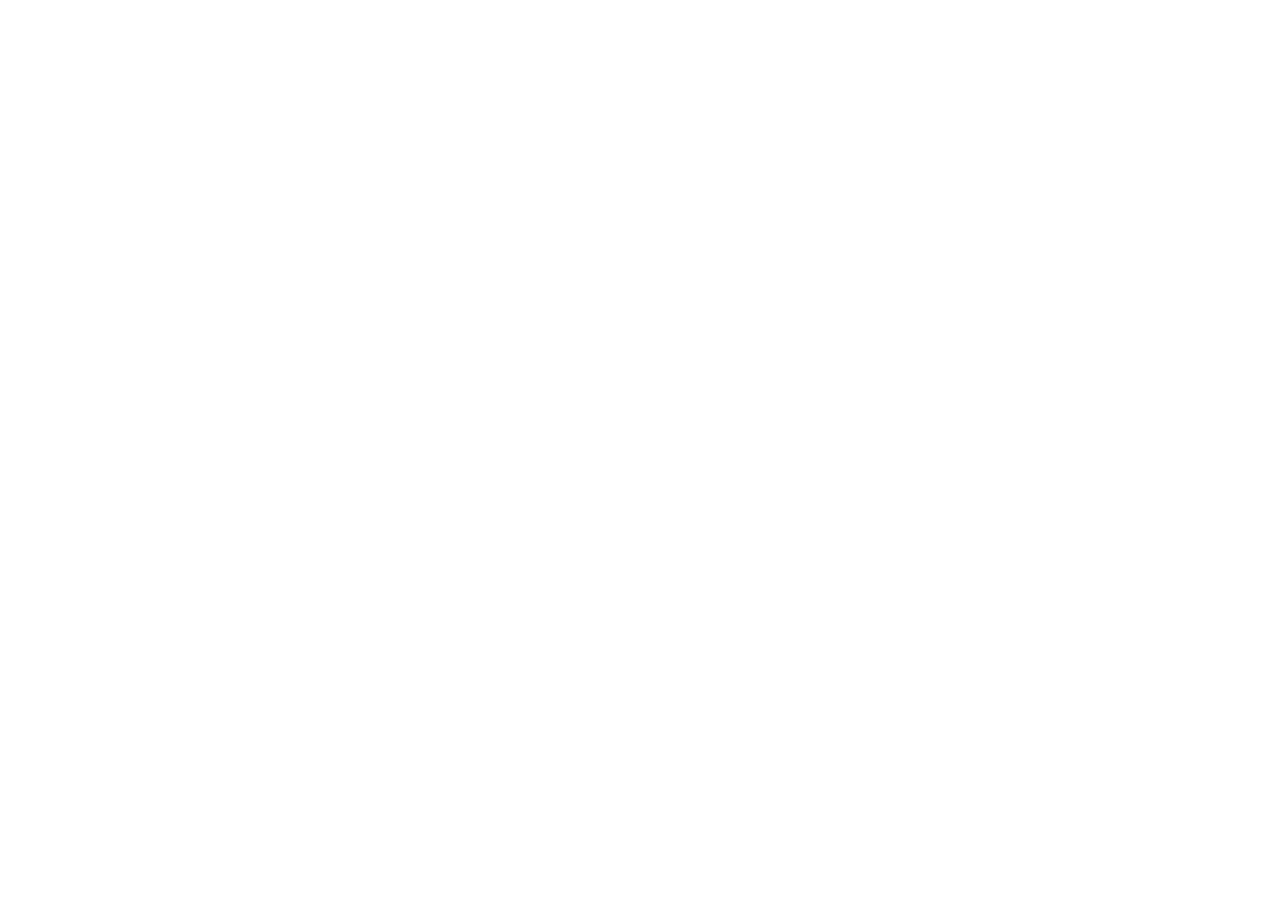
==== commit cfa41df7: "Update index.html" ====
--- a/index.html
+++ b/index.html
@@ -1,4 +1,5 @@
-!DOCTYPE html>
+<!-- 
+<!DOCTYPE html>
 <html lang="en">
 <head>
 <meta charset="UTF-8">
@@ -302,4 +303,4 @@
 
 <script src="js/script.js"></script>
 </body>
-</html
+</html>-->
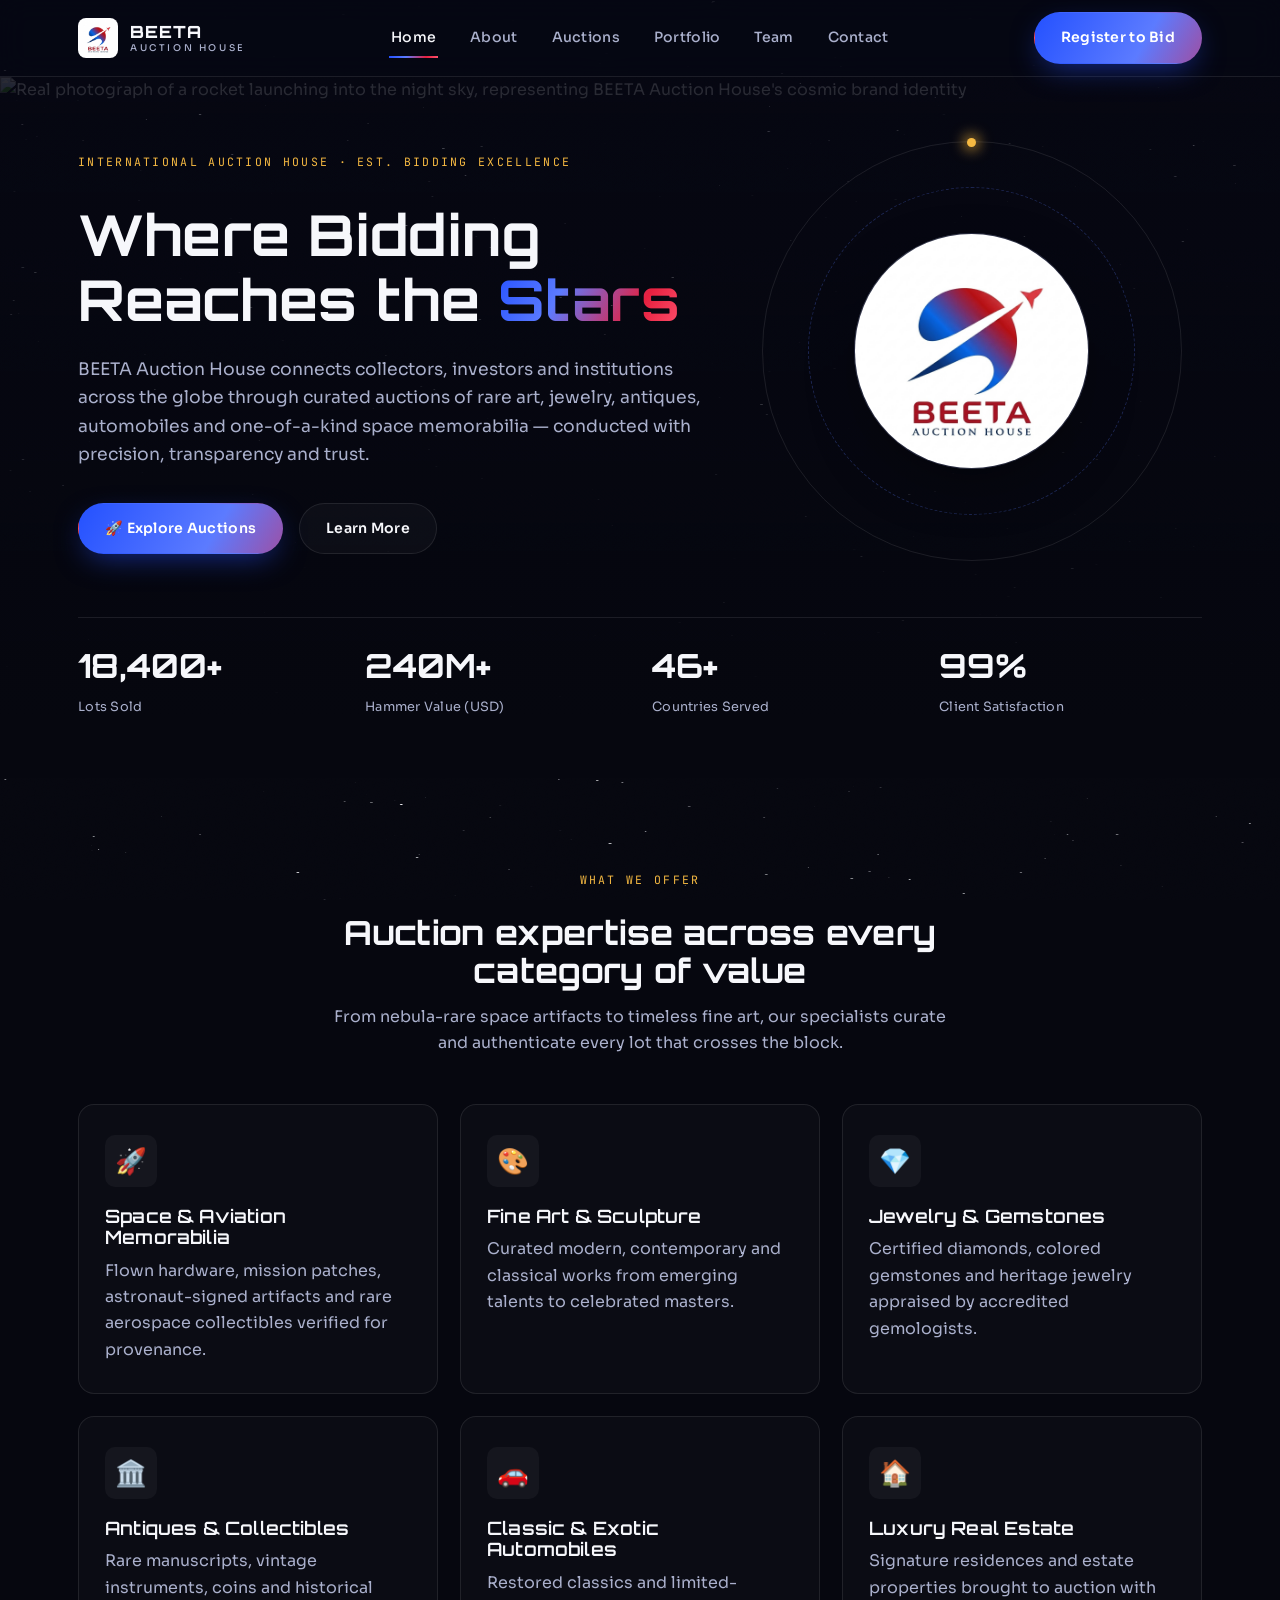
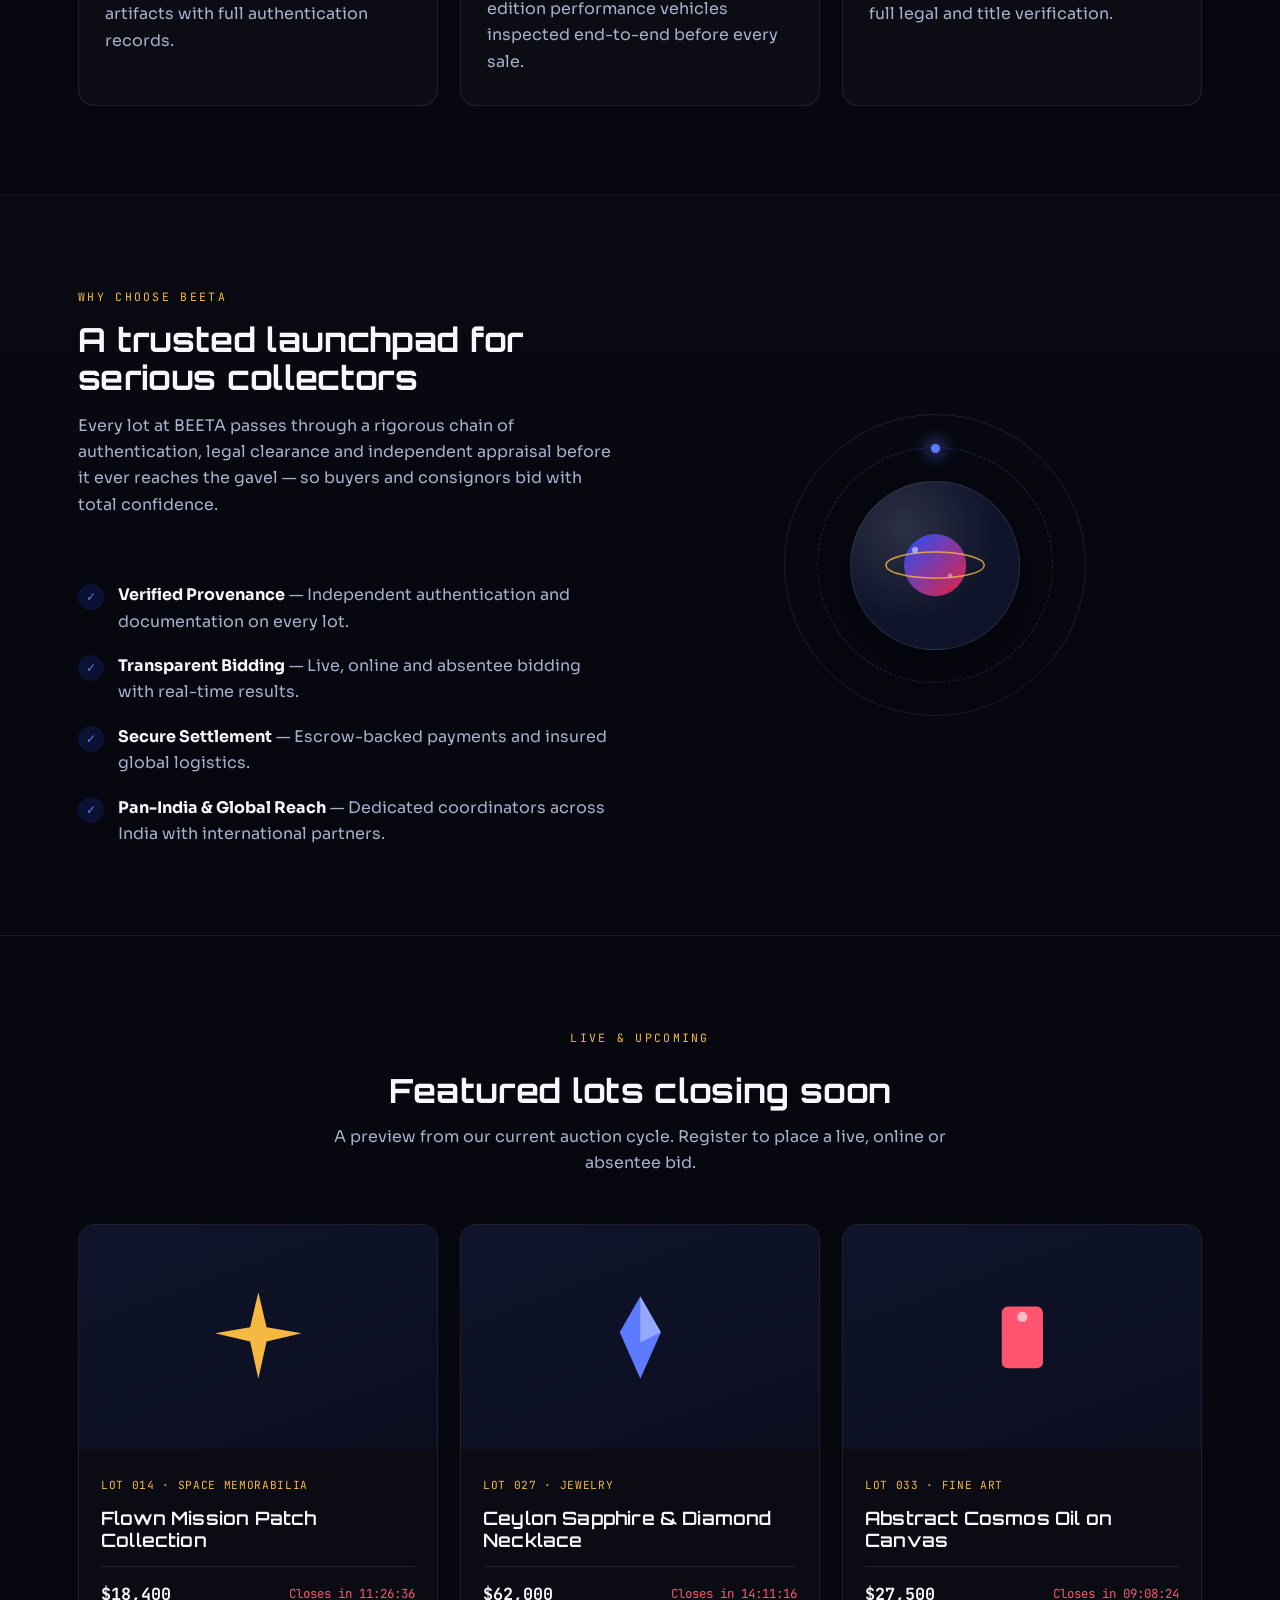
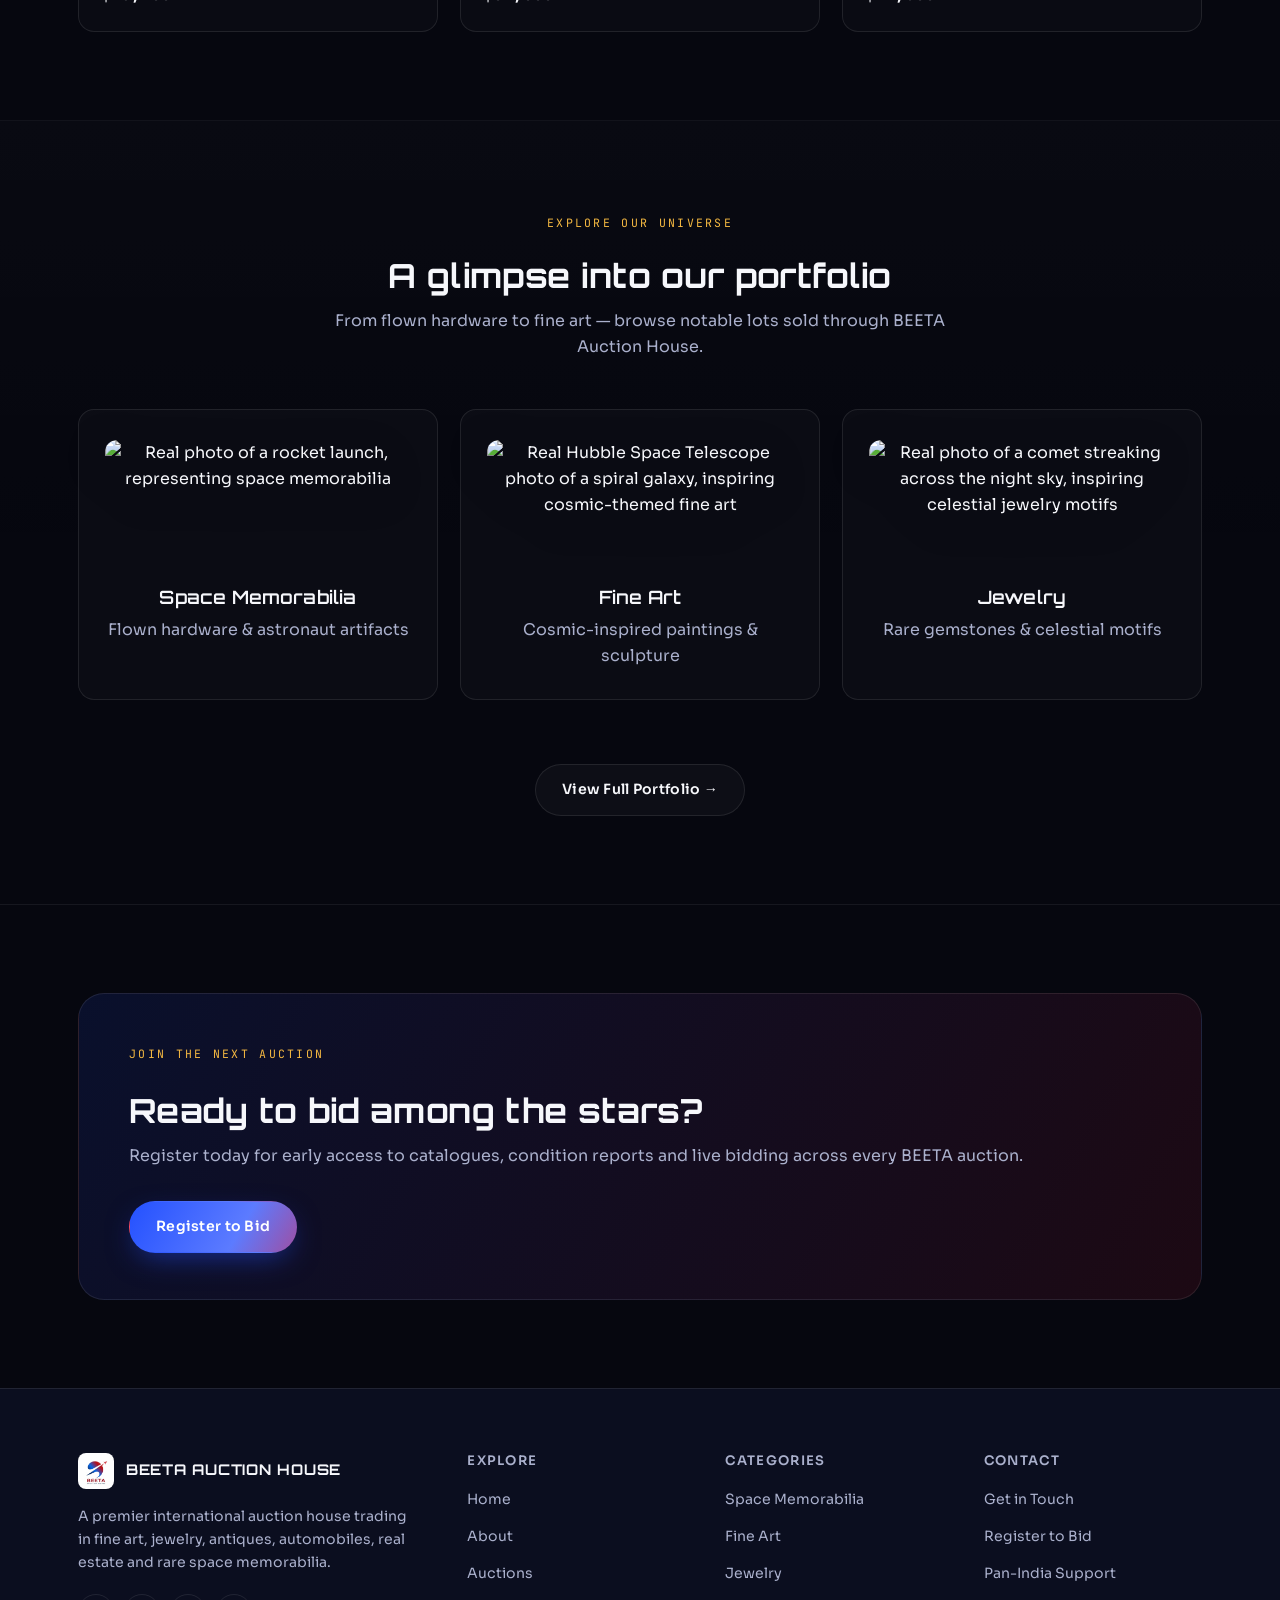
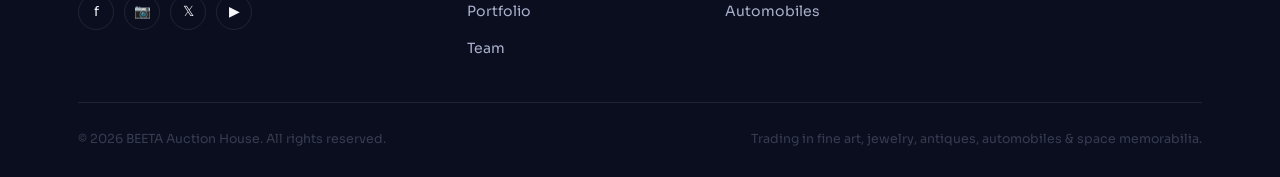
==== commit 8b0d7c32: "Update index.html" ====
--- a/index.html
+++ b/index.html
@@ -1,4 +1,3 @@
-<!-- 
 <!DOCTYPE html>
 <html lang="en">
 <head>
@@ -303,4 +302,4 @@
 
 <script src="js/script.js"></script>
 </body>
-</html>-->
+</html>
